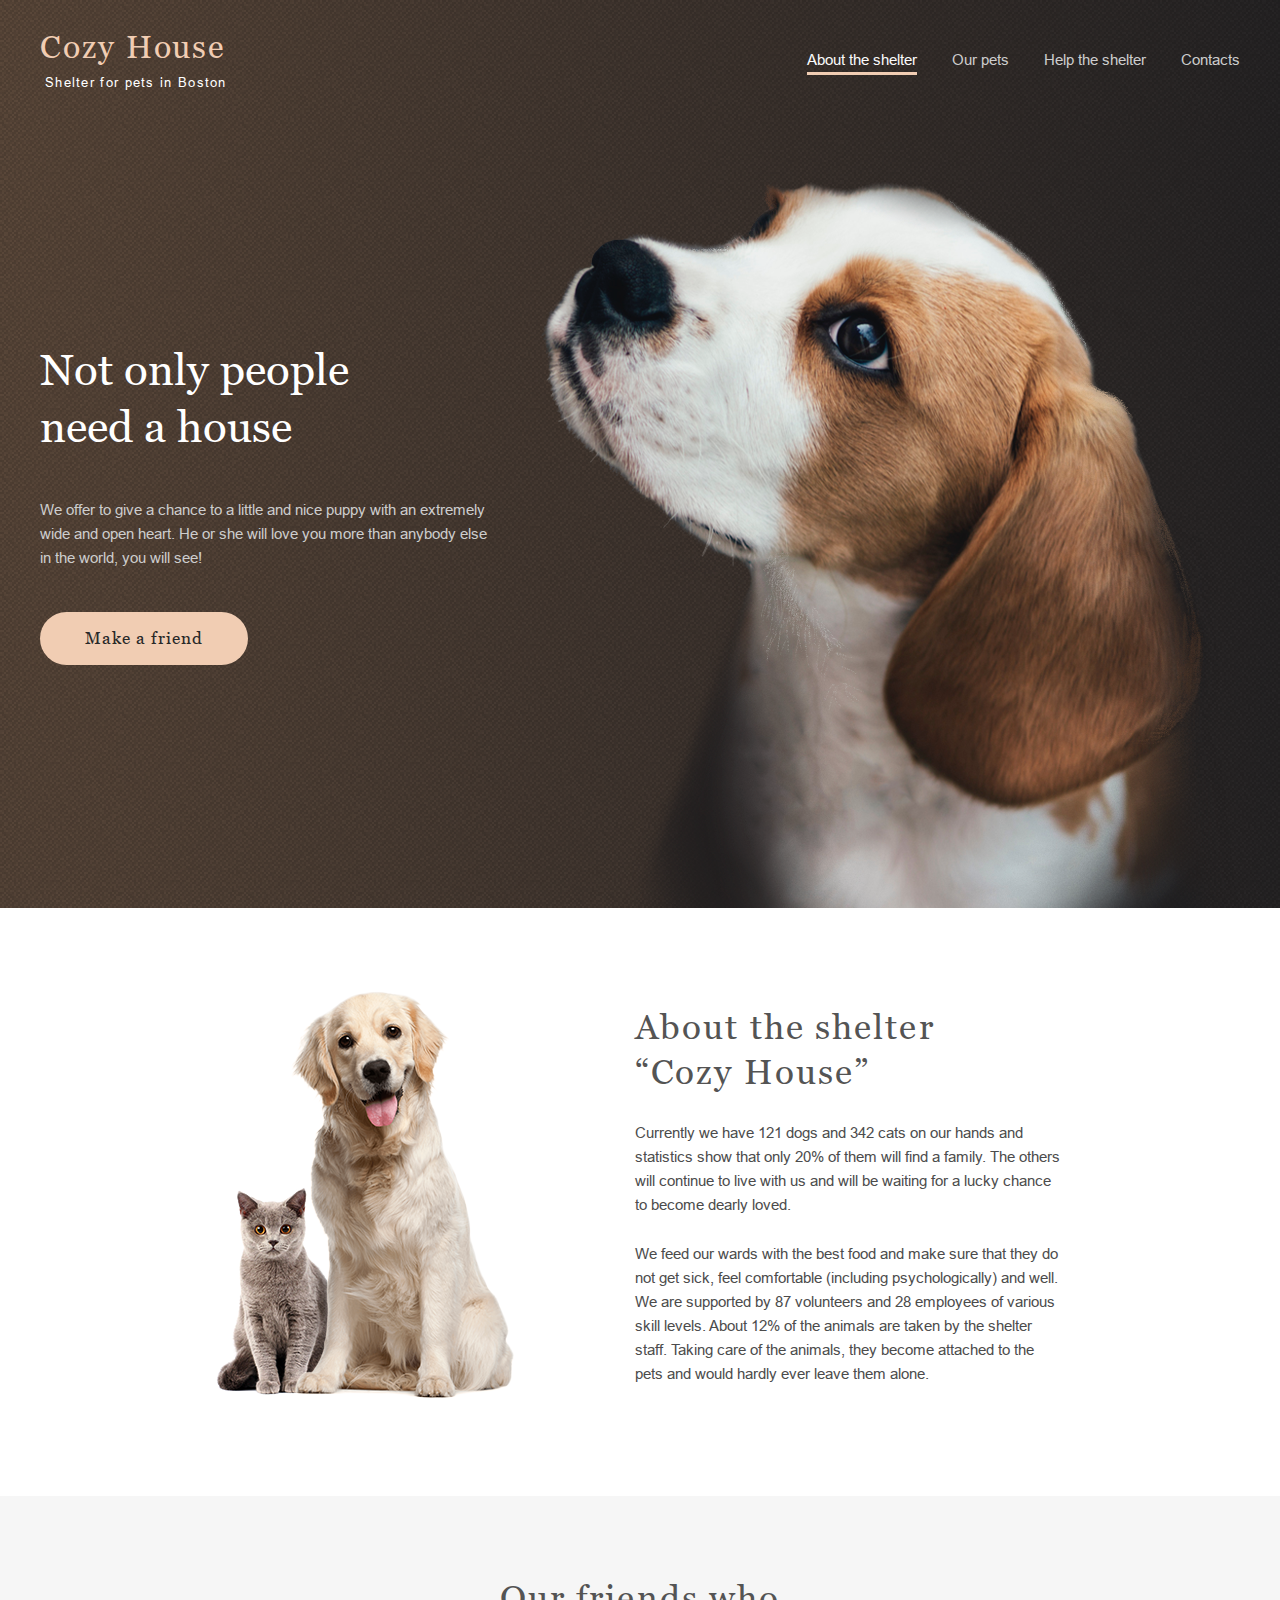
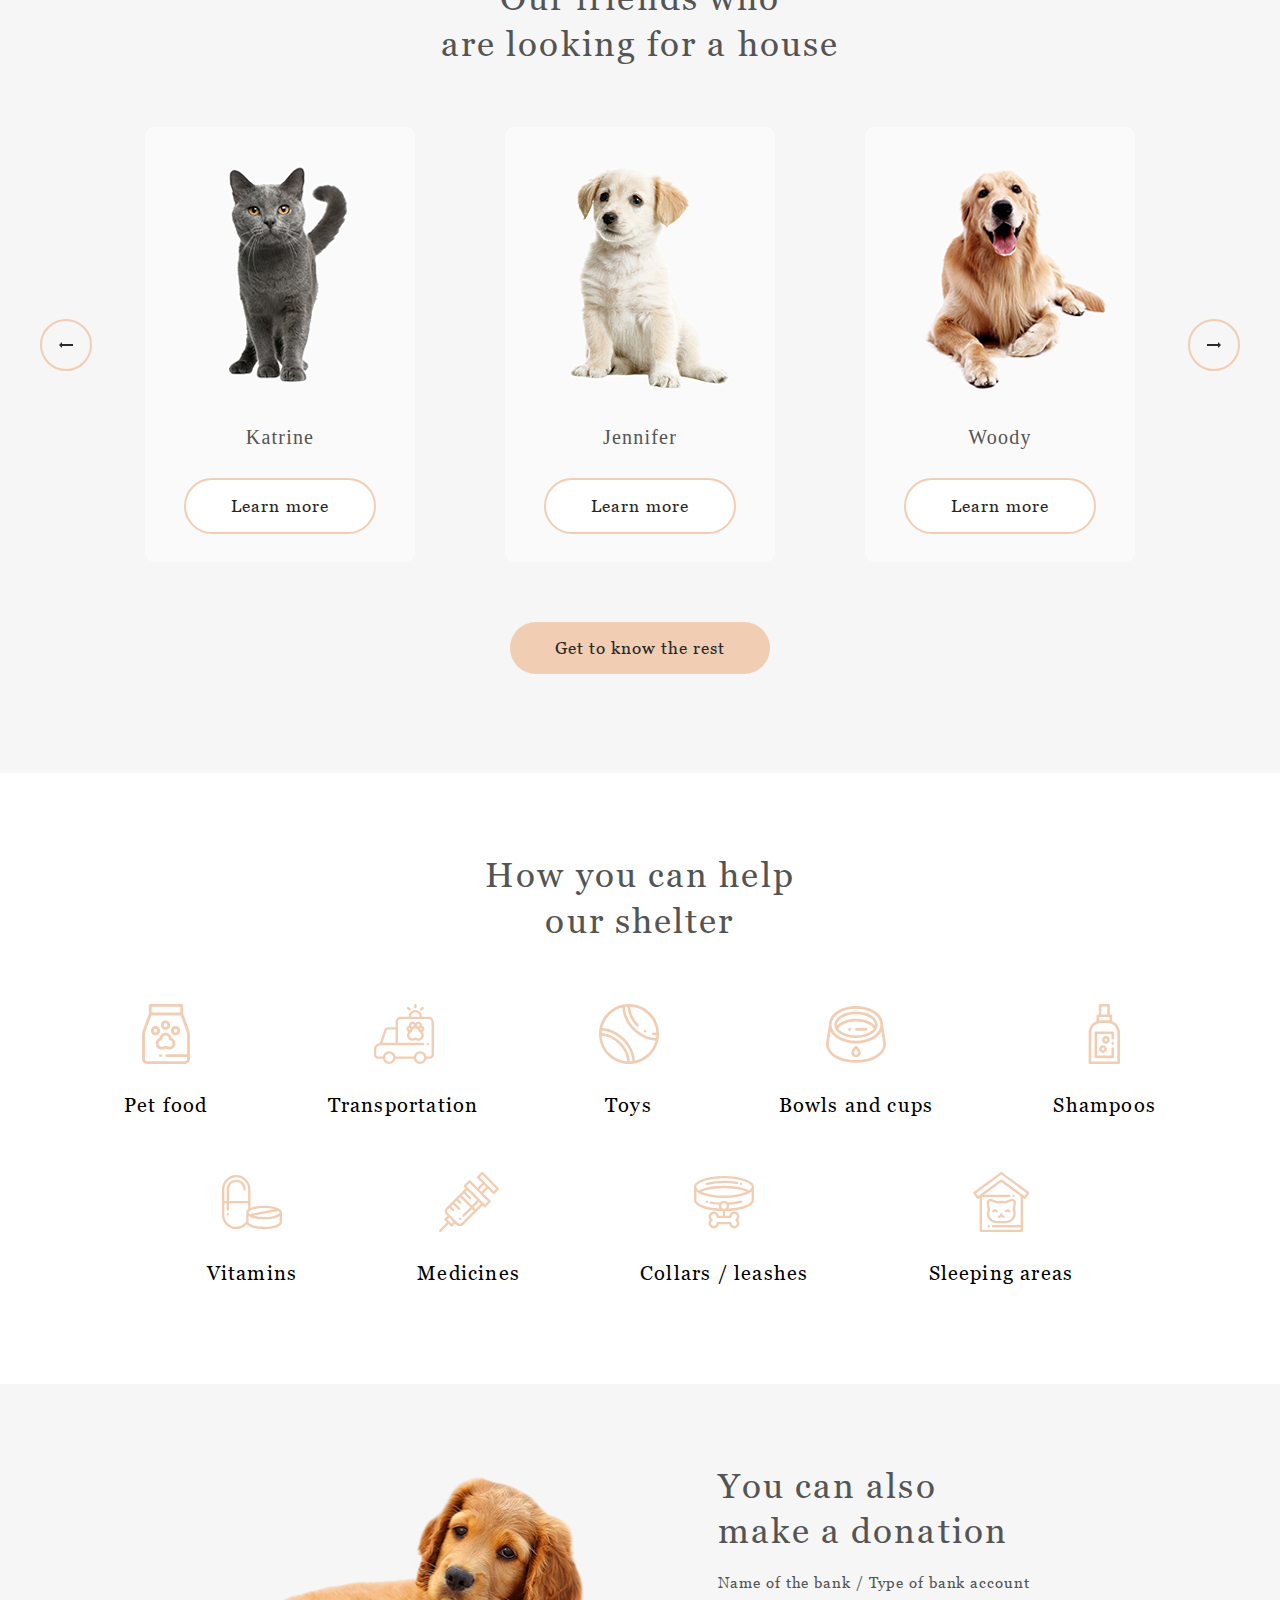
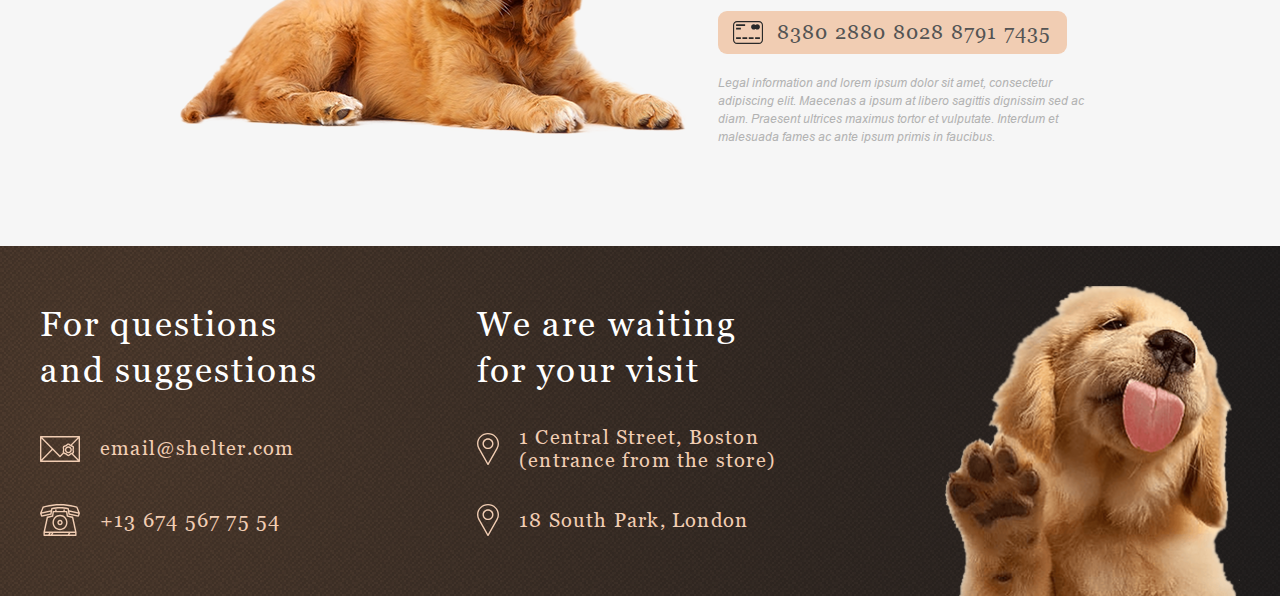
==== shelter/index.html @ 79c53ae4 "fix: buttons animation" ====
<!DOCTYPE html>
<html lang="en">

<head>
  <meta charset="UTF-8">
  <meta http-equiv="X-UA-Compatible" content="IE=edge">
  <meta name="viewport" content="width=device-width, initial-scale=1.0">
  <title>Shelter</title>
  <link rel="stylesheet" type="text/css" href="./style.css">
  <!-- <link rel="stylesheet" type="text/css" href="https://necolas.github.io/normalize.css/8.0.1/normalize.css"> -->
  <link rel="apple-touch-icon" sizes="180x180" href="./assets/favicon/apple-touch-icon.png">
  <link rel="icon" type="image/png" sizes="32x32" href="./assets/favicon/favicon-32x32.png">
  <link rel="icon" type="image/png" sizes="16x16" href="./assets/favicon/favicon-16x16.png">
  <link rel="manifest" href="./assets/favicon/site.webmanifest">
  <link rel="shortcut icon" href="./assets/favicon/favicon.ico">
  <meta name="theme-color" content="#ffffff">
</head>

<body>
  <header class="header header-main">
    <div class="wrapper">
      <div onclick="location.href='#?'" class="header-logo">
        <div class="header-logo-title__main">Cozy House</div>
        <div class="header-logo-subtitle__main">Shelter for pets in Boston</div>
      </div>
      <nav class="nav">
        <ul class="nav-list">
          <li class="nav-item">
            <a href="#" class="nav-link-main__active">About the shelter</a>
          </li>
          <li class="nav-item">
            <a href="./pets.html" class="nav-link-main">Our pets</a>
          </li>
          <li class="nav-item">
            <a href="#help" class="nav-link-main">Help the shelter</a>
          </li>
          <li class="nav-item">
            <a href="#footer" class="nav-link-main">Contacts</a>
          </li>
        </ul>
      </nav>
    </div>
  </header>
  <main class="main">

    <!-- Section 1 start -->
    <section class="welcome" id="welcome">
      <div class="wrapper">
        <h1>Not only people need a house</h1>
        <p>
          We offer to give a chance to a little and nice puppy with an extremely wide and open heart. He or she will
          love you more than anybody else in the world, you will see!
        </p>
        <button class="button-welcome" onclick="location.href='#pets'" type="button">Make a friend</button>
        <!-- <img src="./assets/img/start-screen-puppy.png" class="pic welcome-pic" alt="start-screen-puppy"> -->
      </div>
    </section>

    <!-- Section 2 start -->
    <section class="about" id="about">
      <div class="wrapper">

        <img src="./assets/img/about-pets.png" class="pic about-pic" alt="about-pets">
        <h3>About the shelter “Cozy House”</h3>
        <p>
          Currently we have 121 dogs and 342 cats on our hands and statistics show that only 20% of them will find a
          family. The others will continue to live with us and will be waiting for a lucky chance to become dearly
          loved.
        </p>
        <p>We feed our wards with the best food and make sure that they do not get sick, feel comfortable (including
          psychologically) and well. We are supported by 87 volunteers and 28 employees of various skill levels. About
          12% of the animals are taken by the shelter staff. Taking care of the animals, they become attached to the
          pets and would hardly ever leave them alone.</p>
      </div>

    </section>

    <!-- Section 3 start -->
    <section class="pets" id="pets">
      <div class="wrapper pets-main">
        <h3>Our friends who<br>are looking for a house</h3>
        <div class="pets-carousel">
          <div class="pagination__button" type="button"><img src="./assets/svg/arrow-l.svg" alt="button-arrow"></div>
          <div class="pets-cards-block-main">
            <div class="pets-card">
              <img src="./assets/img/pets/katrine.png" alt="katrine">
              <div class="pets-card-title">Katrine</div>
              <button class="pets-card-button" type="button">Learn more</button>
            </div>
            <div class="pets-card">
              <img src="./assets/img/pets/jennifer.png" alt="jennifer">
              <div class="pets-card-title">Jennifer</div>
              <button class="pets-card-button" type="button">Learn more</button>
            </div>
            <div class="pets-card">
              <img src="./assets/img/pets/woody.png" alt="woody">
              <div class="pets-card-title">Woody</div>
              <button class="pets-card-button" type="button">Learn more</button>
            </div>
          </div>
          <div class="pagination__button" type="button"><img src="./assets/svg/arrow-r.svg" alt="button-arrow"></div>
        </div>

        <button class="our-pets-button" onclick="location.href='./pets.html'" type="button">Get to know the rest</button>
      </div>
    </section>

    <!-- Section 4 start -->
    <section class="help" id="help">
      <div class="wrapper">
        <h3>How you can help our shelter</h3>

        <div class="help-box">
          <div class="help-item">
            <img src="./assets/svg/icon-pet-food.svg" alt="icon-pet-food" class="help-icon">
            <div class="help-heading">Pet food</div>
          </div>
          <div class="help-item">
            <img src="./assets/svg/icon-transportation.svg" alt="icon-transportation" class="help-icon">
            <div class="help-heading">Transportation</div>
          </div>
          <div class="help-item">
            <img src="./assets/svg/icon-toys.svg" alt="icon-toys" class="help-icon">
            <div class="help-heading">Toys</div>
          </div>
          <div class="help-item">
            <img src="./assets/svg/icon-bowls-and-cups.svg" alt="icon-bowls-and-cups" class="help-icon">
            <div class="help-heading">Bowls and cups</div>
          </div>
          <div class="help-item">
            <img src="./assets/svg/icon-shampoos.svg" alt="icon-shampoos" class="help-icon">
            <div class="help-heading">Shampoos</div>
          </div>
          <div class="help-item">
            <img src="./assets/svg/icon-vitamins.svg" alt="icon-vitamins" class="help-icon">
            <div class="help-heading">Vitamins</div>
          </div>
          <div class="help-item">
            <img src="./assets/svg/icon-medicines.svg" alt="icon-medicines" class="help-icon">
            <div class="help-heading">Medicines</div>
          </div>
          <div class="help-item">
            <img src="./assets/svg/icon-collars-leashes.svg" alt="icon-collars-leashes" class="help-icon">
            <div class="help-heading">Collars / leashes</div>
          </div>
          <div class="help-item">
            <img src="./assets/svg/icon-sleeping-area.svg" alt="icon-sleeping-area" class="help-icon">
            <div class="help-heading">Sleeping areas</div>
          </div>
        </div>
      </div>

    </section>

    <!-- Section 5 start -->
    <section class="donation" id="donation">
      <div class="wrapper">
        <img src="./assets/img/donation-dog.png" class="pic donation-pic" alt="donation-dog">
        <h3>You can also make a donation</h3>
        <h5>Name of the bank / Type of bank account</h5>
        <div class="credit-card" onclick="location.href='#?'">
          <img src="./assets/svg/icon-credit-card.svg" alt="icon-credit-card.svg">
          <h4>8380 2880 8028 8791 7435</h4>
        </div>
        <p class="donation-description">Legal information and lorem ipsum dolor sit amet, consectetur adipiscing elit.
          Maecenas a ipsum at libero sagittis dignissim sed ac diam. Praesent ultrices maximus tortor et vulputate.
          Interdum et malesuada fames ac ante ipsum primis in faucibus.</p>

      </div>
    </section>
  </main>
  <footer class="footer" id="footer">
    <div class="wrapper">
      <h3>For questions and suggestions</h3>
      <div class="contact" onclick="location.href='mailto:email@shelter.com'">
        <img src="./assets/svg/icon-mail.svg" alt="icon">
        <h4>email@shelter.com</h4>
      </div>
      <div class="contact" onclick="location.href='tel:+136745677554'">
        <img src="./assets/svg/icon-phone.svg" alt="icon">
        <h4>+13 674 567 75 54</h4>
      </div>
      <h3>We are waiting for your visit</h3>
      <div class="contact" onclick="window.open('https://www.google.com/maps/@42.3585558,-71.056915,17z')">
        <img src="./assets/svg/icon-marker.svg" alt="icon">
        <h4>1 Central Street, Boston (entrance from the store)</h4>
      </div>
      <div class="contact" onclick="window.open('https://www.google.com/maps/@42.3585558,-71.056915,17z')">
        <img src="./assets/svg/icon-marker.svg" alt="icon">
        <h4>18 South Park, London </h4>
      </div>
      <!-- <img src="./assets/img/footer-puppy.png" class="pic footer-pic" alt="footer-puppy"> -->
    </div>
  </footer>
  <!-- <script src="./index.js"></script> -->
</body>

</html>
---- shelter/style.css ----
@font-face {
  font-family: "Georgia";
  src: url("./assets/fonts/Georgia.woff2") format("woff2"), url("./assets/fonts/Georgia.woff") format("woff");
  font-weight: normal;
  font-style: normal;
  font-display: swap;
}
@font-face {
  font-family: "Arial";
  src: url("./assets/fonts/Arial-ItalicMT.woff2") format("woff2"), url("./assets/fonts/Arial-ItalicMT.woff") format("woff");
  font-weight: normal;
  font-style: italic;
  font-display: swap;
}
@font-face {
  font-family: "Arial";
  src: url("./assets/fonts/ArialMT.woff2") format("woff2"), url("./assets/fonts/ArialMT.woff") format("woff");
  font-weight: normal;
  font-style: normal;
  font-display: swap;
}
h1, h2, h3, h4, .help > .wrapper .help-box .help-heading, h5 {
  font-family: "Georgia";
  font-style: normal;
  font-weight: 400;
}

h1 {
  color: rgb(255, 255, 255);
  font-size: 44px;
  width: 310px;
  line-height: 130%;
}

h3 {
  color: rgb(84, 84, 84);
  font-size: 35px;
  line-height: 130%;
  letter-spacing: 0.06em;
}

.pagination__button__inactive, .pagination__button, h4, .help > .wrapper .help-box .help-heading {
  font-family: "Georgia";
  font-size: 20px;
  line-height: 115%;
  letter-spacing: 0.06em;
}

h5 {
  font-size: 15px;
  line-height: 110%;
  letter-spacing: 0.06em;
}

p {
  margin: 0 0 25px 0;
}

.nav-item, p {
  font-family: "Arial";
  font-size: 15px;
  font-weight: 400;
  font-style: normal;
  line-height: 160%;
  color: rgb(76, 76, 76);
}

.donation > .wrapper .donation-description {
  font-family: "Arial";
  font-size: 12px;
  font-weight: 400;
  font-style: italic;
  line-height: 150%;
  letter-spacing: 0px;
  color: rgb(178, 178, 178);
}

body {
  background: url("./assets/img/noise_transparent@2x.png"), radial-gradient(100% 215.42% at 0% 0%, #5B483A 0%, #262425 100%), #211F20;
}

.footer {
  background: url("./assets/img/noise_transparent@2x.png"), radial-gradient(110.67% 538.64% at 5.73% 50%, #513D2F 0%, #1A1A1C 100%), #211F20;
}

/* body
 * display: flex
 * flex-direction: column
 * margin: 0
 * padding: 0 */
* {
  padding: 0px;
  margin: 0px;
}

html {
  box-sizing: border-box;
}

* {
  box-sizing: inherit;
}
*::before, *::after {
  box-sizing: inherit;
}

html, body {
  scroll-behavior: smooth;
}

.wrapper {
  max-width: 1280px;
  margin: 0 auto;
  padding: 0 40px;
}

.header > .wrapper {
  height: 120px;
  display: flex;
  justify-content: space-between;
  align-items: center;
}

.header-pets {
  background: rgb(255, 255, 255);
}

.header-logo-title__pets, .header-logo-title__main {
  font-family: "Georgia";
  font-size: 32px;
  line-height: 110%;
  font-style: normal;
  font-weight: 400;
  letter-spacing: 0.06em;
  text-decoration: none;
}

.header-logo-title__main {
  color: rgb(241, 205, 179);
}
.header-logo-title__pets {
  color: rgb(84, 84, 84);
}

.header-logo-subtitle__pets, .header-logo-subtitle__main {
  font-family: "Arial";
  font-size: 13px;
  line-height: 15px;
  font-style: normal;
  font-weight: 400;
  letter-spacing: 0.1em;
  text-decoration: none;
  margin: 10px 0 0 5px;
}

.header-logo-subtitle__main {
  color: rgb(255, 255, 255);
}
.header-logo-subtitle__pets {
  color: rgb(41, 41, 41);
}

.header-logo {
  cursor: pointer;
}

.nav-list {
  list-style: none;
  display: flex;
  align-items: center;
  justify-content: center;
}

.nav-item {
  margin-left: 35px;
}

.nav-link-pets__active, .nav-link-pets:hover, .nav-link-pets, .nav-link-main__active, .nav-link-main:hover, .nav-link-main {
  text-decoration: none;
  padding: 0;
  position: relative;
  transition: color 0.3s;
}
.nav-link-pets__active::after, .nav-link-pets:hover::after, .nav-link-pets::after, .nav-link-main__active::after, .nav-link-main:hover::after, .nav-link-main::after {
  content: "";
  position: absolute;
  background-color: rgb(241, 205, 179);
  height: 3px;
  width: 0;
  left: 0;
  bottom: -7px;
  transition: 0.3s;
}
.nav-link-pets__active:hover::after, .nav-link-pets:hover::after, .nav-link-main__active:hover::after, .nav-link-main:hover::after {
  width: 100%;
}

.nav-link-main {
  color: rgb(205, 205, 205);
}

.nav-link-main__active, .nav-link-main:hover {
  color: rgb(250, 250, 250);
}

.nav-link-pets {
  color: rgb(84, 84, 84);
}

.nav-link-pets__active, .nav-link-pets:hover {
  color: rgb(41, 41, 41);
}

.nav-link-main__active, .nav-link-pets__active {
  cursor: default;
}
.nav-link-main__active::after, .nav-link-pets__active::after {
  width: 100%;
}

.welcome > .wrapper {
  height: 788px;
  background: url("./assets/img/start-screen-puppy.png") no-repeat 93% bottom;
  display: flex;
  flex-direction: column;
  justify-content: flex-start;
  align-content: flex-start;
}
.welcome > .wrapper h1 {
  margin: 222px 0 42px;
}
.welcome > .wrapper p {
  color: rgb(205, 205, 205);
  width: 460px;
  margin-bottom: 42px;
}
.welcome > .wrapper .welcome-pic {
  display: none;
}

.about {
  background-color: rgb(255, 255, 255);
}

.about > .wrapper {
  height: 588px;
  padding-top: 6px;
  margin: 0 auto;
  display: flex;
  flex-flow: column wrap;
  justify-content: center;
  align-content: center;
  -moz-column-gap: 120px;
       column-gap: 120px;
  flex-grow: 0;
  padding-bottom: 20px;
}
.about > .wrapper h3 {
  width: 360px;
  color: rgb(84, 84, 84);
}
.about > .wrapper p {
  color: rgb(76, 76, 76);
  width: 430px;
  margin: 25px 0 0 0;
}
.about > .wrapper img {
  margin: 60px 0;
}

.pets {
  background-color: rgb(246, 246, 246);
}

.pets > .wrapper {
  display: flex;
  flex-direction: column;
  align-items: center;
  gap: 60px;
  padding-top: 80px;
}
.pets > .wrapper h3 {
  width: 400px;
  text-align: center;
}
.pets > .wrapper .pets-carousel {
  display: flex;
  flex-direction: row;
  justify-content: space-between;
  align-items: center;
  gap: 53px;
}

.pets-cards-block-pets {
  display: flex;
  flex-flow: row wrap;
  gap: 30px 40px;
}

.pets-cards-block-main {
  display: flex;
  flex-direction: row;
  justify-content: space-between;
  gap: 90px;
}

.pets-card {
  width: 270px;
  height: 435px;
  background-color: rgb(250, 250, 250);
  display: flex;
  flex-direction: column;
  align-items: center;
  gap: 29px;
  border-radius: 9px;
  overflow: hidden;
  transition: 0.3s;
}
.pets-card:hover {
  transform: scale(1.1);
}
.pets-card .pets-card-title {
  font: "Georgia";
  font-size: 20px;
  line-height: 23px;
  display: flex;
  align-items: center;
  text-align: center;
  letter-spacing: 0.06em;
  color: rgb(84, 84, 84);
}

.pets-main {
  height: 877px;
}

.pagination {
  display: flex;
  flex-direction: row;
  justify-content: center;
  gap: 20px;
  margin: 60px 0 100px 0;
}
.pagination__button__inactive, .pagination__button {
  border-radius: 100px;
  width: 52px;
  height: 52px;
  display: flex;
  align-items: center;
  justify-content: center;
  text-align: center;
}

.pagination__button {
  cursor: pointer;
  transition: background 0.3s;
  border: 2px solid rgb(241, 205, 179);
}
.pagination__button:hover {
  background: rgb(241, 205, 179);
}

.pagination__button__inactive {
  color: rgb(205, 205, 205);
  border: 2px solid rgb(205, 205, 205);
}

/* HELP */
.help {
  background-color: rgb(255, 255, 255);
}

.help > .wrapper {
  height: 611px;
}
.help > .wrapper h3 {
  width: 310px;
  text-align: center;
  margin: 0 auto 60px auto;
  padding-top: 80px;
}
.help > .wrapper .help-box {
  display: flex;
  flex-flow: row wrap;
  justify-content: center;
  gap: 55px 120px;
}
.help > .wrapper .help-box .help-heading {
  text-align: center;
}
.help > .wrapper .help-box img {
  display: block;
  margin: 0 auto 30px auto;
}

.donation {
  background-color: rgb(246, 246, 246);
}

.donation > .wrapper {
  height: 462px;
  display: flex;
  flex-flow: column wrap;
  justify-content: center;
  flex-grow: 0;
  -moz-column-gap: 30px;
       column-gap: 30px;
  padding: 70px 180px 90px 180px;
}
.donation > .wrapper h3 {
  width: 300px;
}
.donation > .wrapper h3, .donation > .wrapper h4, .donation > .wrapper .help > .wrapper .help-box .help-heading, .help > .wrapper .help-box .donation > .wrapper .help-heading, .donation > .wrapper h5 {
  color: rgb(84, 84, 84);
}
.donation > .wrapper h3, .donation > .wrapper h5, .donation > .wrapper div {
  margin: 0 0 20px 0;
}
.donation > .wrapper .credit-card {
  display: flex;
  flex-direction: row;
  justify-content: space-between;
  background: #F1CDB3;
  align-items: center;
  padding: 10px 15px;
  gap: 10px;
  width: 349px;
  height: 43px;
  background: rgb(241, 205, 179);
  border-radius: 9px;
  cursor: pointer;
  transition: background 0.5s;
}
.donation > .wrapper .credit-card img {
  width: 30px;
  height: 23px;
  color: rgb(41, 41, 41);
}
.donation > .wrapper .credit-card:hover {
  background: rgb(253, 220, 196);
}
.donation > .wrapper .donation-description {
  line-height: 18px;
  color: rgb(178, 178, 178);
  width: 380px;
  margin: 0 0 0 0;
}

.footer > .wrapper {
  height: 350px;
  background: url("./assets/img/footer-puppy.png") no-repeat 96% bottom;
  color: rgb(241, 205, 179);
  display: flex;
  flex-flow: column wrap;
  justify-content: space-between;
  align-content: flex-start;
  -moz-column-gap: 122px;
       column-gap: 122px;
  padding-top: 56px;
  padding-bottom: 60px;
}
.footer > .wrapper h3 {
  width: 280px;
  color: rgb(255, 255, 255);
}
.footer > .wrapper .contact {
  display: flex;
  flex-direction: row;
  justify-content: flex-start;
  align-items: center;
  width: 315px;
  cursor: pointer;
  text-decoration: none;
}
.footer > .wrapper .contact img {
  flex: 0 0 auto;
}
.footer > .wrapper .contact h4, .footer > .wrapper .contact .help > .wrapper .help-box .help-heading, .help > .wrapper .help-box .footer > .wrapper .contact .help-heading {
  margin-left: 20px;
}

.pets-card .pets-card-button, .our-pets-button, .button-welcome {
  display: flex;
  flex-direction: column;
  align-items: center;
  padding: 15px 45px;
  gap: 10px;
  border-radius: 100px;
  border: 0;
  color: rgb(41, 41, 41);
  cursor: pointer;
  transition: background 0.5s;
  font-family: "Georgia";
  font-style: normal;
  font-weight: 400;
  font-size: 17px;
  line-height: 130%;
  letter-spacing: 0.06em;
  flex: none;
  order: 0;
  align-self: center;
  flex-grow: 0;
}

.our-pets-button, .button-welcome {
  background: rgb(241, 205, 179);
}
.our-pets-button:hover, .button-welcome:hover {
  background: rgb(253, 220, 196);
}

.pets-card .pets-card-button {
  background: rgb(255, 255, 255);
  border: solid 2px rgb(241, 205, 179);
}
.pets-card .pets-card-button:hover {
  background: rgb(241, 205, 179);
}

.button-welcome {
  align-self: flex-start;
}

.button-arrow {
  cursor: pointer;
  width: 52px;
  height: 52px;
}
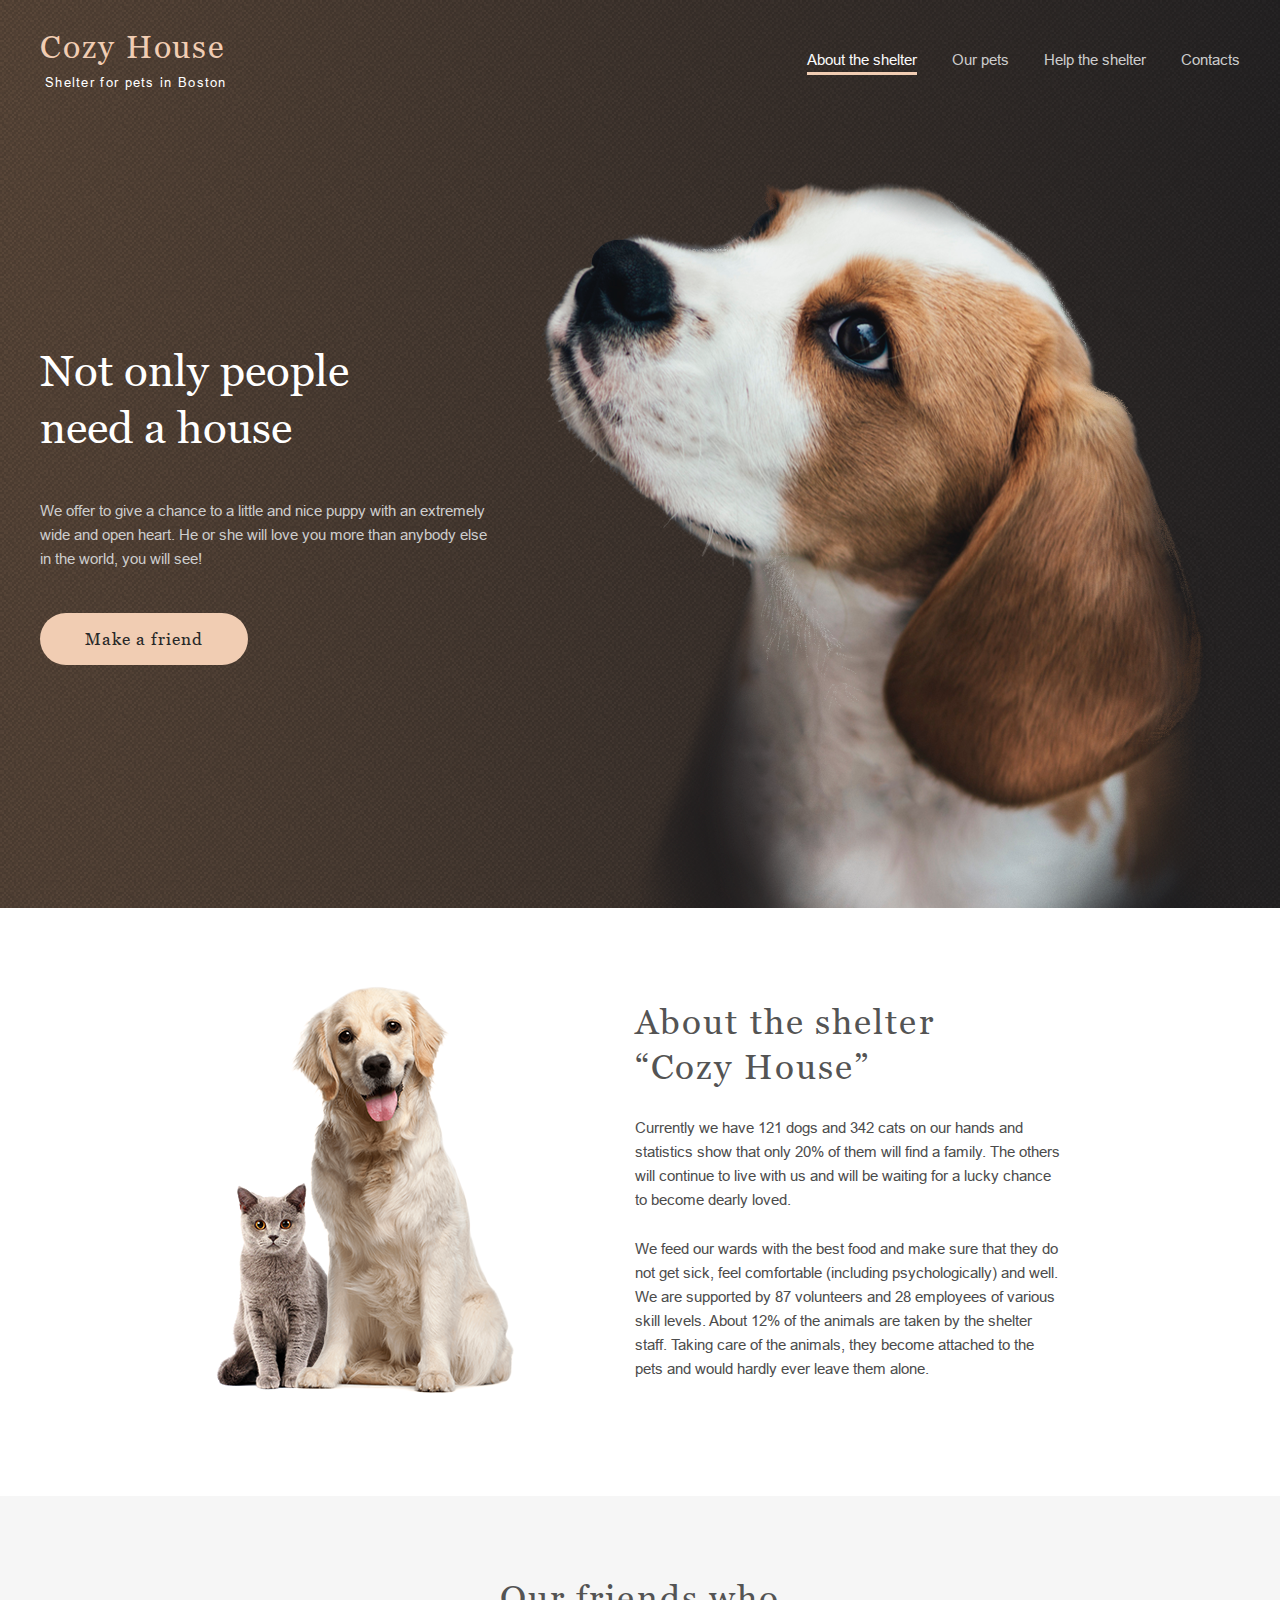
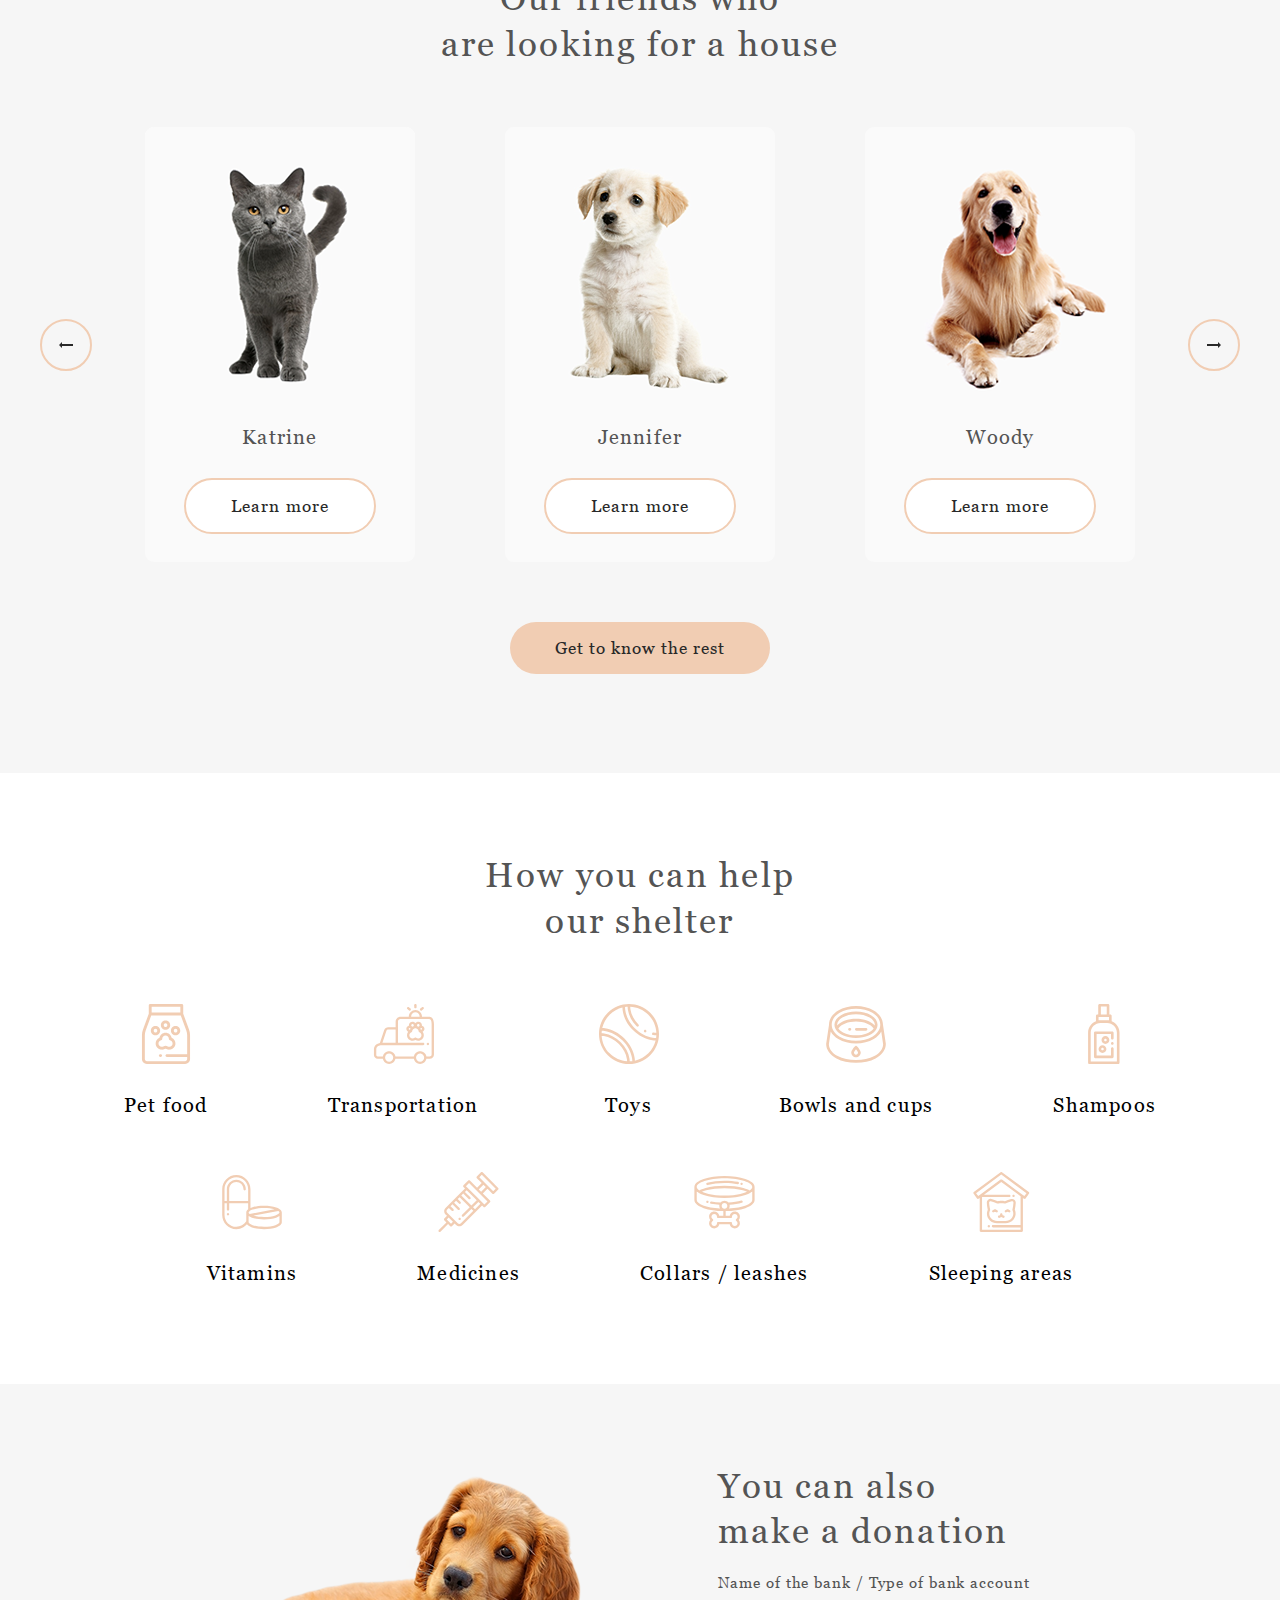
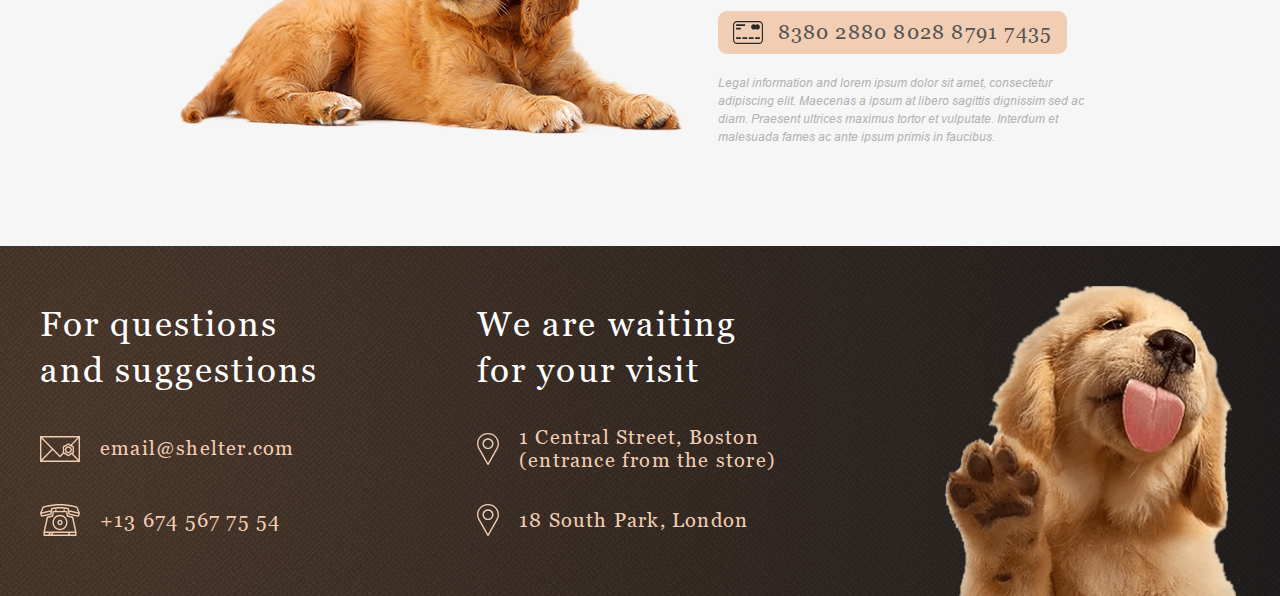
==== commit 26ffe20c: "feat: adaptive layout" ====
--- a/shelter/index.html
+++ b/shelter/index.html
@@ -7,6 +7,7 @@
   <meta name="viewport" content="width=device-width, initial-scale=1.0">
   <title>Shelter</title>
   <link rel="stylesheet" type="text/css" href="./style.css">
+  <!-- <link rel="stylesheet" type="text/css" href="./style-css.css"> -->
   <!-- <link rel="stylesheet" type="text/css" href="https://necolas.github.io/normalize.css/8.0.1/normalize.css"> -->
   <link rel="apple-touch-icon" sizes="180x180" href="./assets/favicon/apple-touch-icon.png">
   <link rel="icon" type="image/png" sizes="32x32" href="./assets/favicon/favicon-32x32.png">
@@ -39,6 +40,13 @@
           </li>
         </ul>
       </nav>
+      <div class="nav-burger">
+        <svg width="30" height="22" viewBox="0 0 30 22" fill="none" xmlns="http://www.w3.org/2000/svg">
+          <line y1="21" x2="30" y2="21" stroke="#F1CDB3" stroke-width="2"/>
+          <line y1="11" x2="30" y2="11" stroke="#F1CDB3" stroke-width="2"/>
+          <line y1="1" x2="30" y2="1" stroke="#F1CDB3" stroke-width="2"/>
+          </svg>
+      </div>
     </div>
   </header>
   <main class="main">
@@ -46,13 +54,15 @@
     <!-- Section 1 start -->
     <section class="welcome" id="welcome">
       <div class="wrapper">
-        <h1>Not only people need a house</h1>
+
+        <h1>Not only people<br>need a house</h1>
         <p>
           We offer to give a chance to a little and nice puppy with an extremely wide and open heart. He or she will
           love you more than anybody else in the world, you will see!
         </p>
         <button class="button-welcome" onclick="location.href='#pets'" type="button">Make a friend</button>
-        <!-- <img src="./assets/img/start-screen-puppy.png" class="pic welcome-pic" alt="start-screen-puppy"> -->
+
+        <img src="./assets/img/start-screen-puppy.png" class="pic welcome-pic" alt="start-screen-puppy">
       </div>
     </section>
 
@@ -80,7 +90,7 @@
       <div class="wrapper pets-main">
         <h3>Our friends who<br>are looking for a house</h3>
         <div class="pets-carousel">
-          <div class="pagination__button" type="button"><img src="./assets/svg/arrow-l.svg" alt="button-arrow"></div>
+          <button class="pagination__button" type="button"><img src="./assets/svg/arrow-l.svg" alt="button-arrow"></button>
           <div class="pets-cards-block-main">
             <div class="pets-card">
               <img src="./assets/img/pets/katrine.png" alt="katrine">
@@ -98,7 +108,7 @@
               <button class="pets-card-button" type="button">Learn more</button>
             </div>
           </div>
-          <div class="pagination__button" type="button"><img src="./assets/svg/arrow-r.svg" alt="button-arrow"></div>
+          <button class="pagination__button" type="button"><img src="./assets/svg/arrow-r.svg" alt="button-arrow"></button>
         </div>
 
         <button class="our-pets-button" onclick="location.href='./pets.html'" type="button">Get to know the rest</button>
@@ -110,7 +120,7 @@
       <div class="wrapper">
         <h3>How you can help our shelter</h3>
 
-        <div class="help-box">
+        <div class="help-block">
           <div class="help-item">
             <img src="./assets/svg/icon-pet-food.svg" alt="icon-pet-food" class="help-icon">
             <div class="help-heading">Pet food</div>
@@ -156,11 +166,11 @@
     <section class="donation" id="donation">
       <div class="wrapper">
         <img src="./assets/img/donation-dog.png" class="pic donation-pic" alt="donation-dog">
-        <h3>You can also make a donation</h3>
+        <h3>You can also<br>make a donation</h3>
         <h5>Name of the bank / Type of bank account</h5>
         <div class="credit-card" onclick="location.href='#?'">
           <img src="./assets/svg/icon-credit-card.svg" alt="icon-credit-card.svg">
-          <h4>8380 2880 8028 8791 7435</h4>
+          <h4 class="credit-card-number">8380 2880 8028 8791 7435</h4>
         </div>
         <p class="donation-description">Legal information and lorem ipsum dolor sit amet, consectetur adipiscing elit.
           Maecenas a ipsum at libero sagittis dignissim sed ac diam. Praesent ultrices maximus tortor et vulputate.
@@ -172,23 +182,37 @@
   <footer class="footer" id="footer">
     <div class="wrapper">
       <h3>For questions and suggestions</h3>
-      <div class="contact" onclick="location.href='mailto:email@shelter.com'">
-        <img src="./assets/svg/icon-mail.svg" alt="icon">
+      <a class="contact" href="mailto:email@shelter.com">
+        <svg width="40" height="26" viewBox="0 0 40 26" fill="none" xmlns="http://www.w3.org/2000/svg">
+          <path d="M39.315 0H0.684964C0.5033 0 0.329077 0.0732456 0.200621 0.203625C0.0721657 0.334003 0 0.510836 0 0.695219V25.3048C0 25.4892 0.0721657 25.666 0.200621 25.7964C0.329077 25.9268 0.5033 26 0.684964 26H39.315C39.4967 26 39.6709 25.9268 39.7994 25.7964C39.9278 25.666 40 25.4892 40 25.3048V0.695219C40 0.510836 39.9278 0.334003 39.7994 0.203625C39.6709 0.0732456 39.4967 0 39.315 0ZM32.5774 15.0331C32.6846 15.5259 32.7954 16.0355 32.6513 16.2882C32.4966 16.5596 31.9966 16.7173 31.5131 16.8699C31.1316 16.9902 30.7373 17.1147 30.3857 17.3212C30.0461 17.5206 29.7523 17.8001 29.4683 18.0704C29.0772 18.4426 28.7079 18.794 28.374 18.794C28.04 18.794 27.6706 18.4425 27.2797 18.0704C26.9956 17.8001 26.7018 17.5205 26.3622 17.3212C26.0107 17.1147 25.6163 16.9903 25.2348 16.8699C24.7513 16.7173 24.2513 16.5596 24.0967 16.2882C23.9526 16.0355 24.0633 15.5259 24.1705 15.0331C24.2584 14.6285 24.3493 14.2103 24.3493 13.7821C24.3493 13.354 24.2584 12.9356 24.1705 12.5311C24.0633 12.0383 23.9526 11.5288 24.0967 11.2759C24.2513 11.0046 24.7513 10.8468 25.2348 10.6942C25.6163 10.5739 26.0107 10.4494 26.3622 10.243C26.7018 10.0435 26.9956 9.76403 27.2797 9.49373C27.6706 9.12165 28.04 8.77015 28.374 8.77015C28.7079 8.77015 29.0773 9.12165 29.4683 9.49373C29.7523 9.76403 30.0461 10.0435 30.3857 10.243C30.7373 10.4493 31.1316 10.5738 31.5131 10.6941C31.9966 10.8467 32.4966 11.0045 32.6512 11.2758C32.7954 11.5286 32.6846 12.0381 32.5774 12.5309C32.4895 12.9354 32.3986 13.3537 32.3986 13.7819C32.3986 14.2102 32.4895 14.6286 32.5774 15.0331ZM30.5975 8.66076C30.5345 8.60237 30.4705 8.54156 30.4053 8.47955C29.8904 7.98955 29.2497 7.3798 28.374 7.3798C27.4982 7.3798 26.8575 7.98955 26.3426 8.47955C26.1045 8.70609 25.8796 8.92013 25.6761 9.03961C25.4574 9.168 25.1518 9.26449 24.8281 9.36655C24.1276 9.58763 23.3336 9.8381 22.9109 10.5797C22.5001 11.3004 22.6768 12.1134 22.8328 12.8307C22.9081 13.1777 22.9794 13.5055 22.9794 13.7821C22.9794 14.0587 22.9081 14.3866 22.8328 14.7336C22.6975 15.3556 22.5473 16.0496 22.7775 16.693L19.9997 19.5464L2.32449 1.39044H37.6748L30.5975 8.66076ZM11.7007 13L1.36993 23.6116V2.38812L11.7007 13ZM12.6635 13.989L19.5124 21.0242C19.5761 21.0896 19.6519 21.1416 19.7356 21.177C19.8192 21.2125 19.9089 21.2308 19.9996 21.2308C20.0902 21.2308 20.18 21.2125 20.2636 21.177C20.3472 21.1416 20.4231 21.0896 20.4868 21.0242L23.6841 17.7398C24.044 17.9494 24.4495 18.0781 24.8281 18.1976C25.1518 18.2997 25.4575 18.3962 25.6761 18.5245C25.8796 18.644 26.1044 18.8581 26.3426 19.0846C26.8575 19.5746 27.4982 20.1844 28.374 20.1844C29.2496 20.1844 29.8904 19.5746 30.4053 19.0846C30.6434 18.858 30.8682 18.644 31.0718 18.5244C31.2043 18.4466 31.3691 18.3806 31.5502 18.3179L37.675 24.6094H2.32431L12.6635 13.989ZM32.9664 17.7946C33.3117 17.6108 33.6223 17.3612 33.8371 16.9846C34.2479 16.2639 34.0711 15.4508 33.9151 14.7336C33.8398 14.3866 33.7686 14.0587 33.7686 13.7821C33.7686 13.5055 33.8398 13.1777 33.9151 12.8307C34.0711 12.1134 34.2479 11.3005 33.837 10.5797C33.4142 9.8381 32.6203 9.58763 31.9197 9.36655L31.8559 9.34634L38.6301 2.38738V23.6122L32.9664 17.7946Z" fill="#F1CDB3"/>
+          <path d="M28.374 10.2424C26.451 10.2424 24.8865 11.8302 24.8865 13.782C24.8865 15.7337 26.451 17.3215 28.374 17.3215C30.297 17.3215 31.8614 15.7337 31.8614 13.782C31.8614 11.8302 30.2969 10.2424 28.374 10.2424ZM28.374 15.9311C27.2064 15.9311 26.2564 14.967 26.2564 13.782C26.2564 12.5969 27.2063 11.6328 28.374 11.6328C29.5416 11.6328 30.4915 12.5969 30.4915 13.782C30.4915 14.967 29.5415 15.9311 28.374 15.9311Z" fill="#F1CDB3"/>
+          </svg>
         <h4>email@shelter.com</h4>
-      </div>
-      <div class="contact" onclick="location.href='tel:+136745677554'">
-        <img src="./assets/svg/icon-phone.svg" alt="icon">
-        <h4>+13 674 567 75 54</h4>
-      </div>
+      </a>
+      <a class="contact" href="tel:+136745677554">
+        <svg width="40" height="32" viewBox="0 0 40 32" fill="none" xmlns="http://www.w3.org/2000/svg">
+          <path d="M39.9461 8.89543L37.5102 2.9049C37.4685 2.80251 37.4043 2.71139 37.3226 2.63868C37.2408 2.56598 37.1437 2.51367 37.0389 2.48585L34.111 1.70799C25.5388 -0.569376 14.4609 -0.569281 5.88906 1.70799L2.96105 2.48585C2.85626 2.51367 2.75918 2.56598 2.67743 2.63868C2.59568 2.71139 2.53147 2.80251 2.48984 2.9049L0.0539764 8.89543C-0.0131281 9.06038 -0.0178273 9.24503 0.0407965 9.41333L1.01509 12.2089C1.07166 12.3713 1.18339 12.5075 1.32986 12.5925C1.47633 12.6775 1.64776 12.7056 1.8128 12.6717L11.0692 10.7747C11.2084 10.7462 11.3359 10.675 11.4348 10.5706C11.5337 10.4661 11.5993 10.3334 11.623 10.19L12.4245 5.32594C16.8365 4.18994 23.1635 4.18994 27.5753 5.32594L28.3769 10.19C28.4006 10.3335 28.4662 10.4663 28.5651 10.5707C28.664 10.6751 28.7915 10.7463 28.9307 10.7748L38.187 12.6718C38.3521 12.7056 38.5234 12.6774 38.6699 12.5924C38.8164 12.5075 38.9281 12.3714 38.9848 12.209L39.9592 9.41343C40.0178 9.2451 40.0131 9.06043 39.9461 8.89543ZM2.13193 11.1412L1.63183 9.70624L10.5973 7.78606L10.321 9.46295L2.13193 11.1412ZM11.6222 4.0568C11.4935 4.09314 11.3777 4.16636 11.2883 4.26784C11.1989 4.36933 11.1396 4.49486 11.1174 4.62969L10.848 6.26453L1.85991 8.1896L3.65015 3.78707L6.2409 3.09877C14.5991 0.878304 25.4007 0.878208 33.7593 3.09877L36.35 3.78707L38.1403 8.1896L29.1522 6.26453L28.8828 4.62969C28.8606 4.49487 28.8013 4.36936 28.7119 4.26788C28.6224 4.1664 28.5066 4.09318 28.378 4.0568C23.6016 2.70615 16.3984 2.70615 11.6222 4.0568ZM37.8681 11.1412L29.6792 9.46295L29.4028 7.78606L38.3682 9.70624L37.8681 11.1412Z" fill="#F1CDB3"/>
+          <path d="M33.2901 13.1186C33.261 12.9842 33.1948 12.8612 33.0995 12.7643C33.0041 12.6673 32.8836 12.6005 32.7522 12.5717L27.9776 11.526L27.3764 7.51395C27.351 7.34431 27.2672 7.18959 27.1401 7.07781C27.013 6.96603 26.851 6.90458 26.6835 6.90458H24.814V5.96398C24.814 5.56724 24.5002 5.2456 24.1129 5.2456C23.7257 5.2456 23.4119 5.56724 23.4119 5.96398V6.90458H16.5882V5.96398C16.5882 5.56724 16.2744 5.2456 15.8871 5.2456C15.4999 5.2456 15.1861 5.56724 15.1861 5.96398V6.90458H13.3166C13.1491 6.90458 12.9871 6.96603 12.86 7.07781C12.7329 7.18959 12.6491 7.34431 12.6237 7.51395L12.0224 11.526L7.24791 12.5717C7.11654 12.6005 6.996 12.6673 6.90063 12.7643C6.80527 12.8612 6.73908 12.9842 6.70996 13.1186L3.46796 28.0878C3.45692 28.1389 3.45134 28.1911 3.45132 28.2434V31.2816C3.45132 31.4721 3.52519 31.6549 3.65666 31.7896C3.78814 31.9243 3.96645 32 4.15239 32H35.8477C36.0336 32 36.212 31.9243 36.3434 31.7896C36.4749 31.6549 36.5488 31.4721 36.5488 31.2816V28.2434C36.5488 28.1911 36.5432 28.1389 36.5321 28.0878L33.2901 13.1186ZM7.98131 13.8802L12.7885 12.8273C12.9276 12.7968 13.0544 12.7238 13.152 12.6178C13.2496 12.5118 13.3134 12.3779 13.335 12.2338L13.9183 8.34134H26.0819L26.6651 12.2338C26.6867 12.3779 26.7505 12.5118 26.8481 12.6178C26.9457 12.7238 27.0725 12.7968 27.2115 12.8273L32.0189 13.8802L34.9741 27.5251H5.0261L7.98131 13.8802ZM11.7966 28.9618L10.8935 30.5632H9.82782L10.7309 28.9618H11.7966ZM13.416 28.9618H28.6721L27.769 30.5632H12.513L13.416 28.9618ZM4.85345 28.9618H9.11142L8.20836 30.5632H4.85345V28.9618ZM29.3885 30.5632L30.2916 28.9618H35.1466V30.5632H29.3885Z" fill="#F1CDB3"/>
+          <path d="M20 26.1606C24.1492 26.1606 27.5248 22.7016 27.5248 18.45C27.5248 14.1983 24.1492 10.7393 20 10.7393C15.8509 10.7393 12.4753 14.1983 12.4753 18.45C12.4753 22.7016 15.8509 26.1606 20 26.1606ZM20 12.1761C23.3761 12.1761 26.1227 14.9905 26.1227 18.45C26.1227 21.9094 23.3761 24.7238 20 24.7238C16.624 24.7238 13.8774 21.9094 13.8774 18.45C13.8774 14.9905 16.624 12.1761 20 12.1761Z" fill="#F1CDB3"/>
+          <path d="M20 21.1847C21.4717 21.1847 22.6691 19.9578 22.6691 18.4497C22.6691 16.9416 21.4717 15.7147 20 15.7147C18.5283 15.7147 17.3309 16.9416 17.3309 18.4497C17.3309 19.9578 18.5283 21.1847 20 21.1847ZM20 17.1514C20.6987 17.1514 21.267 17.7338 21.267 18.4497C21.267 19.1656 20.6987 19.7479 20 19.7479C19.3014 19.7479 18.733 19.1656 18.733 18.4497C18.733 17.7339 19.3014 17.1514 20 17.1514Z" fill="#F1CDB3"/>
+          </svg>
+        <h4>+13&nbsp;674&nbsp;567&nbsp;75&nbsp;54</h4>
+      </a>
       <h3>We are waiting for your visit</h3>
-      <div class="contact" onclick="window.open('https://www.google.com/maps/@42.3585558,-71.056915,17z')">
-        <img src="./assets/svg/icon-marker.svg" alt="icon">
+      <a class="contact" href="https://www.google.com/maps/@42.3585558,-71.056915,17z" target="_blank">
+        <svg width="22" height="32" viewBox="0 0 22 32" fill="none" xmlns="http://www.w3.org/2000/svg">
+          <path d="M11 0C4.93475 0 3.05176e-05 4.78519 3.05176e-05 10.6667C3.05176e-05 12.4323 0.455262 14.1829 1.32067 15.7357L10.3985 31.6562C10.5193 31.8685 10.7496 32 11 32C11.2504 32 11.4807 31.8685 11.6016 31.6562L20.6827 15.7304C21.5448 14.1829 22 12.4323 22 10.6666C22 4.78519 17.0653 0 11 0ZM19.4762 15.0905L11 29.9557L2.52717 15.0964C1.7732 13.7435 1.37507 12.2116 1.37507 10.6667C1.37507 5.52019 5.69278 1.33337 11 1.33337C16.3073 1.33337 20.625 5.52025 20.625 10.6667C20.625 12.2116 20.2269 13.7435 19.4762 15.0905Z" fill="#F1CDB3"/>
+          <path d="M11 5.33329C7.9674 5.33329 5.50008 7.72586 5.50008 10.6666C5.50008 13.6074 7.9674 16 11 16C14.0327 16 16.5 13.6074 16.5 10.6667C16.5 7.72592 14.0327 5.33329 11 5.33329ZM11 14.6667C8.72537 14.6667 6.87505 12.8724 6.87505 10.6667C6.87505 8.46092 8.72537 6.66667 11 6.66667C13.2747 6.66667 15.125 8.46092 15.125 10.6667C15.125 12.8724 13.2747 14.6667 11 14.6667Z" fill="#F1CDB3"/>
+          </svg>
         <h4>1 Central Street, Boston (entrance from the store)</h4>
-      </div>
-      <div class="contact" onclick="window.open('https://www.google.com/maps/@42.3585558,-71.056915,17z')">
-        <img src="./assets/svg/icon-marker.svg" alt="icon">
-        <h4>18 South Park, London </h4>
-      </div>
+      </a>
+      <a class="contact" href="https://www.google.com/maps/@51.5141619,-0.2812195,11z" target="_blank">
+        <svg width="22" height="32" viewBox="0 0 22 32" fill="none" xmlns="http://www.w3.org/2000/svg">
+          <path d="M11 0C4.93475 0 3.05176e-05 4.78519 3.05176e-05 10.6667C3.05176e-05 12.4323 0.455262 14.1829 1.32067 15.7357L10.3985 31.6562C10.5193 31.8685 10.7496 32 11 32C11.2504 32 11.4807 31.8685 11.6016 31.6562L20.6827 15.7304C21.5448 14.1829 22 12.4323 22 10.6666C22 4.78519 17.0653 0 11 0ZM19.4762 15.0905L11 29.9557L2.52717 15.0964C1.7732 13.7435 1.37507 12.2116 1.37507 10.6667C1.37507 5.52019 5.69278 1.33337 11 1.33337C16.3073 1.33337 20.625 5.52025 20.625 10.6667C20.625 12.2116 20.2269 13.7435 19.4762 15.0905Z" fill="#F1CDB3"/>
+          <path d="M11 5.33329C7.9674 5.33329 5.50008 7.72586 5.50008 10.6666C5.50008 13.6074 7.9674 16 11 16C14.0327 16 16.5 13.6074 16.5 10.6667C16.5 7.72592 14.0327 5.33329 11 5.33329ZM11 14.6667C8.72537 14.6667 6.87505 12.8724 6.87505 10.6667C6.87505 8.46092 8.72537 6.66667 11 6.66667C13.2747 6.66667 15.125 8.46092 15.125 10.6667C15.125 12.8724 13.2747 14.6667 11 14.6667Z" fill="#F1CDB3"/>
+          </svg>
+        <h4>18 South Park, London</h4>
+      </a>
       <!-- <img src="./assets/img/footer-puppy.png" class="pic footer-pic" alt="footer-puppy"> -->
     </div>
   </footer>
--- a/shelter/style.css
+++ b/shelter/style.css
@@ -19,27 +19,25 @@
   font-style: normal;
   font-display: swap;
 }
-h1, h2, h3, h4, .help > .wrapper .help-box .help-heading, h5 {
+h1, h2, h3, h4, .help-heading, h5 {
   font-family: "Georgia";
   font-style: normal;
   font-weight: 400;
 }
 
 h1 {
-  color: rgb(255, 255, 255);
   font-size: 44px;
-  width: 310px;
   line-height: 130%;
 }
 
-h3 {
+.pets-pets h1, h3 {
   color: rgb(84, 84, 84);
   font-size: 35px;
   line-height: 130%;
   letter-spacing: 0.06em;
 }
 
-.pagination__button__inactive, .pagination__button, h4, .help > .wrapper .help-box .help-heading {
+.pagination__button__active, .pagination__button__inactive, .pagination__button, h4, .help-heading {
   font-family: "Georgia";
   font-size: 20px;
   line-height: 115%;
@@ -83,11 +81,6 @@
   background: url("./assets/img/noise_transparent@2x.png"), radial-gradient(110.67% 538.64% at 5.73% 50%, #513D2F 0%, #1A1A1C 100%), #211F20;
 }
 
-/* body
- * display: flex
- * flex-direction: column
- * margin: 0
- * padding: 0 */
 * {
   padding: 0px;
   margin: 0px;
@@ -109,7 +102,7 @@
 }
 
 .wrapper {
-  max-width: 1280px;
+  width: 1280px;
   margin: 0 auto;
   padding: 0 40px;
 }
@@ -189,10 +182,6 @@
   width: 0;
   left: 0;
   bottom: -7px;
-  transition: 0.3s;
-}
-.nav-link-pets__active:hover::after, .nav-link-pets:hover::after, .nav-link-main__active:hover::after, .nav-link-main:hover::after {
-  width: 100%;
 }
 
 .nav-link-main {
@@ -220,21 +209,25 @@
 
 .welcome > .wrapper {
   height: 788px;
-  background: url("./assets/img/start-screen-puppy.png") no-repeat 93% bottom;
+  background-image: url("./assets/img/start-screen-puppy.png");
+  background-position: 93% bottom;
+  background-repeat: no-repeat;
   display: flex;
   flex-direction: column;
-  justify-content: flex-start;
-  align-content: flex-start;
+  justify-content: center;
+  align-items: flex-start;
+  padding-bottom: 20px;
 }
 .welcome > .wrapper h1 {
-  margin: 222px 0 42px;
+  color: rgb(255, 255, 255);
 }
 .welcome > .wrapper p {
   color: rgb(205, 205, 205);
   width: 460px;
-  margin-bottom: 42px;
-}
-.welcome > .wrapper .welcome-pic {
+  margin: 42px 0;
+}
+
+.welcome-pic {
   display: none;
 }
 
@@ -244,7 +237,6 @@
 
 .about > .wrapper {
   height: 588px;
-  padding-top: 6px;
   margin: 0 auto;
   display: flex;
   flex-flow: column wrap;
@@ -253,7 +245,8 @@
   -moz-column-gap: 120px;
        column-gap: 120px;
   flex-grow: 0;
-  padding-bottom: 20px;
+  padding-top: 6px;
+  padding-bottom: 30px;
 }
 .about > .wrapper h3 {
   width: 360px;
@@ -264,7 +257,8 @@
   width: 430px;
   margin: 25px 0 0 0;
 }
-.about > .wrapper img {
+
+.about-pic {
   margin: 60px 0;
 }
 
@@ -277,11 +271,11 @@
   flex-direction: column;
   align-items: center;
   gap: 60px;
-  padding-top: 80px;
 }
 .pets > .wrapper h3 {
   width: 400px;
   text-align: center;
+  margin: 80px auto 0 auto;
 }
 .pets > .wrapper .pets-carousel {
   display: flex;
@@ -317,10 +311,14 @@
   transition: 0.3s;
 }
 .pets-card:hover {
-  transform: scale(1.1);
+  background-color: rgb(255, 255, 255);
+  box-shadow: 0px 2px 35px 14px rgba(13, 13, 13, 0.04);
+}
+.pets-card:hover .pets-card-button {
+  background: rgb(241, 205, 179);
 }
 .pets-card .pets-card-title {
-  font: "Georgia";
+  font-family: "Georgia";
   font-size: 20px;
   line-height: 23px;
   display: flex;
@@ -334,35 +332,25 @@
   height: 877px;
 }
 
+.pets-pets {
+  flex-direction: column;
+  align-items: center;
+  gap: 60px;
+  padding-top: 80px;
+  padding-bottom: 100px;
+}
+.pets-pets h1 {
+  text-align: center;
+  color: rgb(84, 84, 84);
+  display: flex;
+}
+
 .pagination {
   display: flex;
   flex-direction: row;
-  justify-content: center;
-  gap: 20px;
-  margin: 60px 0 100px 0;
-}
-.pagination__button__inactive, .pagination__button {
-  border-radius: 100px;
-  width: 52px;
-  height: 52px;
-  display: flex;
-  align-items: center;
-  justify-content: center;
-  text-align: center;
-}
-
-.pagination__button {
-  cursor: pointer;
-  transition: background 0.3s;
-  border: 2px solid rgb(241, 205, 179);
-}
-.pagination__button:hover {
-  background: rgb(241, 205, 179);
-}
-
-.pagination__button__inactive {
-  color: rgb(205, 205, 205);
-  border: 2px solid rgb(205, 205, 205);
+  justify-content: space-between;
+  width: 340px;
+  margin: 0;
 }
 
 /* HELP */
@@ -372,25 +360,35 @@
 
 .help > .wrapper {
   height: 611px;
+  padding-top: 80px;
+  display: flex;
+  flex-flow: column wrap;
+  justify-content: flex-start;
+  gap: 60px;
 }
 .help > .wrapper h3 {
   width: 310px;
   text-align: center;
-  margin: 0 auto 60px auto;
-  padding-top: 80px;
-}
-.help > .wrapper .help-box {
+  margin: 0 auto;
+}
+.help > .wrapper .help-block {
   display: flex;
   flex-flow: row wrap;
   justify-content: center;
   gap: 55px 120px;
 }
-.help > .wrapper .help-box .help-heading {
+
+.help-item {
+  display: flex;
+  flex-flow: column nowrap;
+  gap: 30px;
+}
+.help-item img {
+  height: 60px;
+}
+
+.help-heading {
   text-align: center;
-}
-.help > .wrapper .help-box img {
-  display: block;
-  margin: 0 auto 30px auto;
 }
 
 .donation {
@@ -402,6 +400,7 @@
   display: flex;
   flex-flow: column wrap;
   justify-content: center;
+  align-items: flex-start;
   flex-grow: 0;
   -moz-column-gap: 30px;
        column-gap: 30px;
@@ -410,7 +409,7 @@
 .donation > .wrapper h3 {
   width: 300px;
 }
-.donation > .wrapper h3, .donation > .wrapper h4, .donation > .wrapper .help > .wrapper .help-box .help-heading, .help > .wrapper .help-box .donation > .wrapper .help-heading, .donation > .wrapper h5 {
+.donation > .wrapper h3, .donation > .wrapper h4, .donation > .wrapper .help-heading, .donation > .wrapper h5 {
   color: rgb(84, 84, 84);
 }
 .donation > .wrapper h3, .donation > .wrapper h5, .donation > .wrapper div {
@@ -419,12 +418,11 @@
 .donation > .wrapper .credit-card {
   display: flex;
   flex-direction: row;
-  justify-content: space-between;
+  justify-content: flex-start;
   background: #F1CDB3;
   align-items: center;
   padding: 10px 15px;
-  gap: 10px;
-  width: 349px;
+  gap: 15px;
   height: 43px;
   background: rgb(241, 205, 179);
   border-radius: 9px;
@@ -468,18 +466,30 @@
   flex-direction: row;
   justify-content: flex-start;
   align-items: center;
+  gap: 20px;
   width: 315px;
   cursor: pointer;
   text-decoration: none;
-}
-.footer > .wrapper .contact img {
+  color: rgb(241, 205, 179);
+}
+.footer > .wrapper .contact path {
+  fill: rgb(241, 205, 179);
+  transition: fill 0.3s;
+}
+.footer > .wrapper .contact:hover {
+  color: rgb(250, 250, 250);
+}
+.footer > .wrapper .contact:hover path {
+  fill: rgb(250, 250, 250);
+}
+.footer > .wrapper .contact h4, .footer > .wrapper .contact .help-heading {
+  transition: color 0.3s;
+}
+.footer > .wrapper .contact svg {
   flex: 0 0 auto;
 }
-.footer > .wrapper .contact h4, .footer > .wrapper .contact .help > .wrapper .help-box .help-heading, .help > .wrapper .help-box .footer > .wrapper .contact .help-heading {
-  margin-left: 20px;
-}
-
-.pets-card .pets-card-button, .our-pets-button, .button-welcome {
+
+.pets-card-button, .our-pets-button, .button-welcome {
   display: flex;
   flex-direction: column;
   align-items: center;
@@ -509,11 +519,11 @@
   background: rgb(253, 220, 196);
 }
 
-.pets-card .pets-card-button {
+.pets-card-button {
   background: rgb(255, 255, 255);
   border: solid 2px rgb(241, 205, 179);
 }
-.pets-card .pets-card-button:hover {
+.pets-card-button:hover {
   background: rgb(241, 205, 179);
 }
 
@@ -521,8 +531,330 @@
   align-self: flex-start;
 }
 
-.button-arrow {
-  cursor: pointer;
+.pagination__button__active, .pagination__button__inactive, .pagination__button {
+  border-radius: 100px;
   width: 52px;
   height: 52px;
+  display: flex;
+  align-items: center;
+  justify-content: center;
+  text-align: center;
+  background: none;
+  border: 2px solid rgb(241, 205, 179);
+}
+
+.pagination__button {
+  cursor: pointer;
+  transition: background 0.3s;
+  border: 2px solid rgb(241, 205, 179);
+}
+.pagination__button:hover {
+  background: rgb(241, 205, 179);
+}
+
+.pagination__button__inactive {
+  color: rgb(205, 205, 205);
+  border: 2px solid rgb(205, 205, 205);
+}
+
+.pagination__button__active {
+  background: rgb(241, 205, 179);
+}
+
+.nav-burger {
+  display: none;
+  stroke: rgb(241, 205, 179);
+  cursor: pointer;
+  transition: transform 0.3s ease-in;
+}
+.nav-burger:hover, .nav-burger__active {
+  transform: rotate(-90deg);
+}
+
+.header-pets .nav-burger {
+  stroke: rgb(0, 0, 0);
+}
+
+.hide {
+  display: none;
+}
+
+@media screen and (min-width: 320px) and (max-width: 1279px) {
+  .wrapper {
+    flex-flow: column wrap;
+    align-items: center;
+    align-content: space-around;
+    justify-content: center;
+  }
+}
+/* Tablet */
+@media screen and (min-width: 768px) and (max-width: 1279px) {
+  .wrapper {
+    width: 768px;
+    padding: 0 30px;
+  }
+  .header > .wrapper {
+    flex-flow: row nowrap;
+  }
+  .welcome > .wrapper {
+    height: 1045px;
+    align-items: center;
+    justify-content: flex-start;
+    background-position: 85% bottom;
+    background-repeat: no-repeat;
+    background-size: 74%;
+    padding-top: 30px;
+  }
+  .welcome > .wrapper h1 {
+    align-self: flex-start;
+  }
+  .button-welcome {
+    align-self: center;
+  }
+  .about > .wrapper {
+    height: 1048px;
+    padding-top: 60px;
+    padding-bottom: 0px;
+  }
+  .about > .wrapper h3 {
+    align-self: flex-start;
+  }
+  .about-pic {
+    order: 1;
+    margin: 80px 0;
+  }
+  .pets > .wrapper {
+    height: 877px;
+    justify-content: flex-start;
+  }
+  .pets > .wrapper .pets-carousel {
+    gap: 12px;
+  }
+  .pets-cards-block-main {
+    gap: 40px;
+  }
+  .pets-cards-block-pets {
+    justify-content: center;
+  }
+  .pets-card {
+    display: none;
+  }
+  .pets-card:nth-child(-n+2) {
+    display: flex;
+  }
+  .pets-pets {
+    flex-flow: column nowrap;
+    height: 1733px !important;
+    padding-top: 80px;
+    padding-bottom: 76px;
+    gap: 30px !important;
+  }
+  .pets-pets .pets-card {
+    display: none;
+  }
+  .pets-pets .pets-card:nth-child(-n+6) {
+    display: flex;
+  }
+  .pets-pets .pagination {
+    margin-top: 10px;
+  }
+  .help > .wrapper {
+    height: 779px;
+  }
+  .help > .wrapper .help-block {
+    gap: 55px 60px;
+  }
+  .help > .wrapper .help-item {
+    width: 170px;
+  }
+  .donation > .wrapper {
+    height: 783px;
+    align-items: flex-start;
+    justify-content: center;
+    align-content: space-around;
+    padding: 80px auto;
+  }
+  .donation > .wrapper .donation-pic {
+    order: 1;
+    margin: 60px -65px 0px -65px;
+  }
+  .footer > .wrapper {
+    height: 639px;
+    align-items: flex-start;
+    align-content: flex-start;
+    -moz-column-gap: 24px;
+         column-gap: 24px;
+    background-position: center bottom;
+    padding: 30px 64px 375px 64px;
+  }
+}
+/* Phone */
+@media screen and (min-width: 320px) and (max-width: 767px) {
+  .wrapper {
+    width: 320px;
+    padding: 0 10px;
+    flex-flow: column nowrap;
+    justify-content: flex-start;
+  }
+  p, h1, h3 {
+    width: revert !important;
+  }
+  .donation > .wrapper .donation-description, .nav-item, p {
+    text-align: justify;
+  }
+  h1, h3 {
+    font-size: 25px !important;
+    line-height: 130% !important;
+    letter-spacing: 0.06em !important;
+    text-align: center;
+  }
+  .nav-burger {
+    display: block;
+  }
+  .header > .wrapper {
+    flex-flow: row nowrap;
+    justify-content: space-between;
+    padding: 0 20px;
+  }
+  .header > .wrapper .nav {
+    display: none;
+  }
+  .welcome > .wrapper {
+    justify-content: flex-start;
+    align-items: center;
+    height: 703px;
+    background-position: 80% bottom;
+    background-size: 81%;
+    padding-top: 30px;
+  }
+  .welcome > .wrapper p {
+    text-align: center;
+  }
+  .button-welcome {
+    align-self: center;
+  }
+  .about > .wrapper {
+    flex-flow: column nowrap;
+    justify-content: flex-start;
+    height: 974px;
+    padding: 0 25px;
+    padding-top: 40px;
+  }
+  .about-pic {
+    order: 1;
+    width: 95%;
+    margin: 40px 0 0 0;
+  }
+  .pets > .wrapper {
+    height: 791px;
+    gap: 42px;
+  }
+  .pets > .wrapper .pets-carousel {
+    gap: 20px 80px;
+    flex-flow: row wrap;
+    justify-content: center;
+  }
+  .pets > .wrapper h3 {
+    margin-top: 40px;
+  }
+  .pets > .wrapper .pets-cards-block-main {
+    order: -1;
+  }
+  .pets-cards-block-pets {
+    flex-flow: column nowrap;
+    justify-content: center;
+    gap: 30px 40px;
+  }
+  .pets-card {
+    display: none;
+  }
+  .pets-card:nth-child(-n+1) {
+    display: flex;
+  }
+  .pets-pets {
+    flex-flow: column nowrap;
+    height: 1649px !important;
+    padding-top: 42px;
+    padding-bottom: 42px;
+    gap: 42px;
+  }
+  .pets-pets .pets-card {
+    display: none;
+  }
+  .pets-pets .pets-card:nth-child(-n+3) {
+    display: flex;
+  }
+  .pagination {
+    width: 100%;
+  }
+  .help > .wrapper {
+    height: 745px;
+    padding: 42px 15px;
+    gap: 42px;
+    justify-content: flex-start;
+    align-content: center;
+  }
+  .help > .wrapper h3 {
+    width: 250px !important;
+  }
+  .help > .wrapper .help-block {
+    gap: 30px;
+    justify-content: flex-start;
+  }
+  .help > .wrapper .help-item {
+    width: 130px;
+    gap: 20px;
+  }
+  .help > .wrapper img {
+    height: 50px;
+  }
+  .help-heading {
+    font-size: 15px;
+    line-height: 110%;
+  }
+  .donation > .wrapper {
+    padding: 42px 20px;
+    height: 542.2px;
+    flex-flow: column nowrap;
+    align-items: center !important;
+    align-content: center;
+    padding: 80px auto;
+  }
+  .donation > .wrapper h5 {
+    line-height: 160%;
+    letter-spacing: 0;
+  }
+  .credit-card {
+    padding: 13px 15px;
+  }
+  .credit-card-number {
+    font-size: 15px;
+    line-height: 110%;
+  }
+  .donation-pic {
+    width: 93%;
+    order: 1;
+    margin: 42px -65px 0px -65px;
+  }
+  .footer > .wrapper {
+    padding: 30px 10px;
+    height: 809px;
+    justify-content: flex-start;
+    align-items: center;
+    align-content: center;
+    row-gap: 41px;
+    background-position: center bottom;
+    background-size: 81%;
+  }
+  .footer > .wrapper h3 {
+    width: 280px !important;
+  }
+  .footer > .wrapper .contact {
+    justify-content: center;
+    align-items: center;
+    width: revert !important;
+  }
+  .footer > .wrapper .contact:nth-last-child(1) {
+    align-self: flex-start;
+  }
 }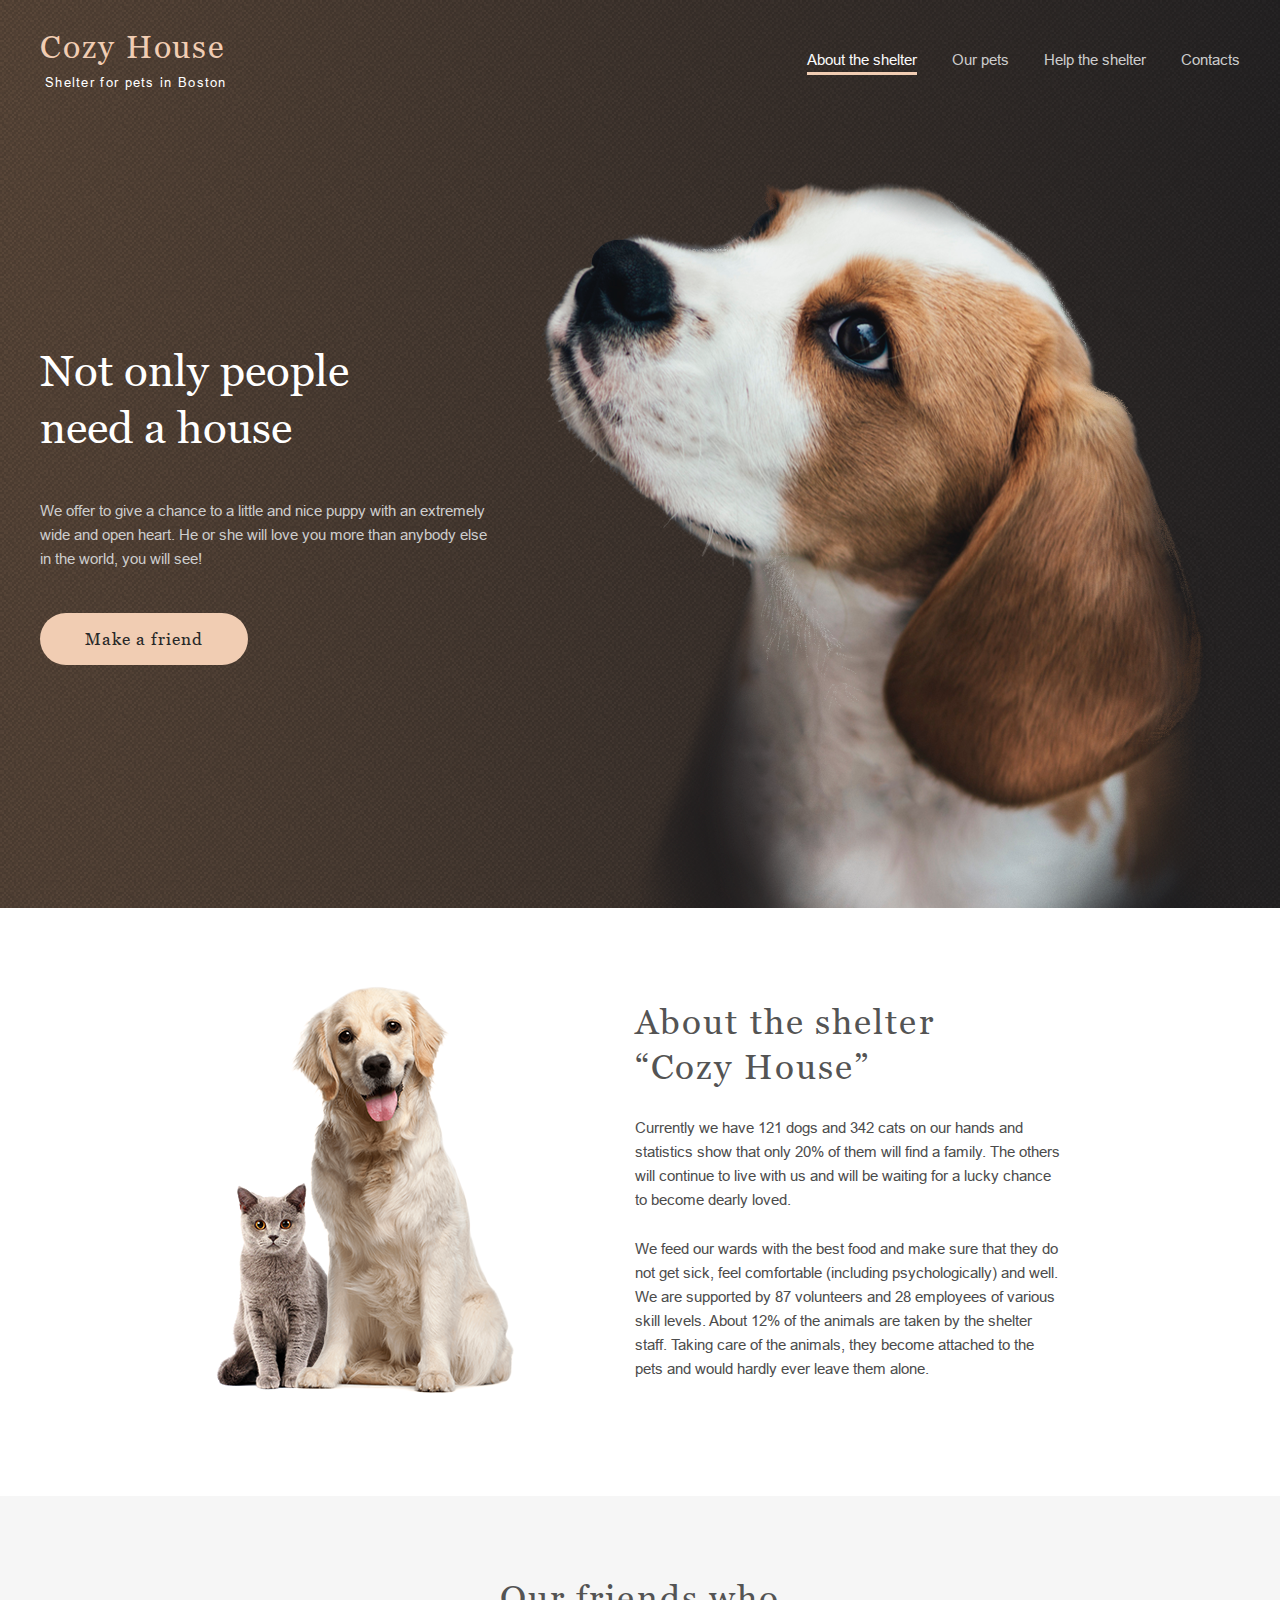
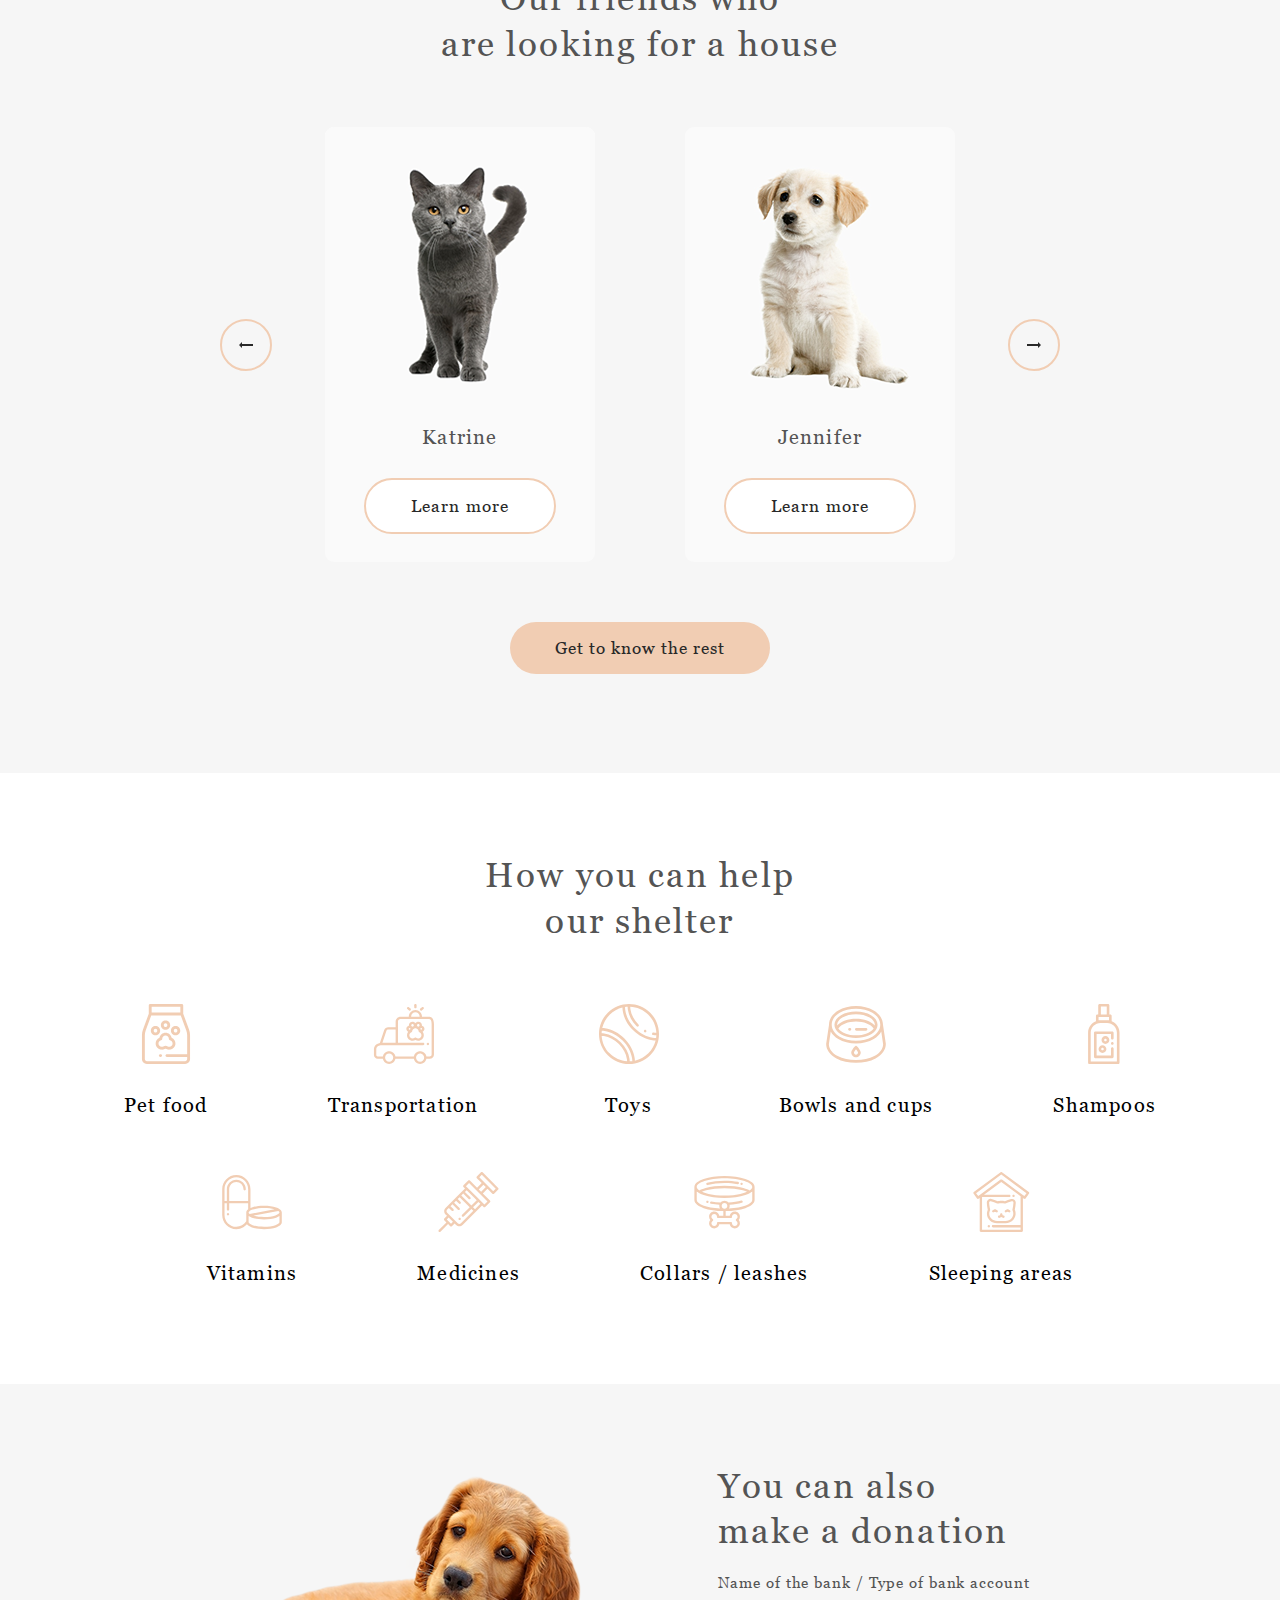
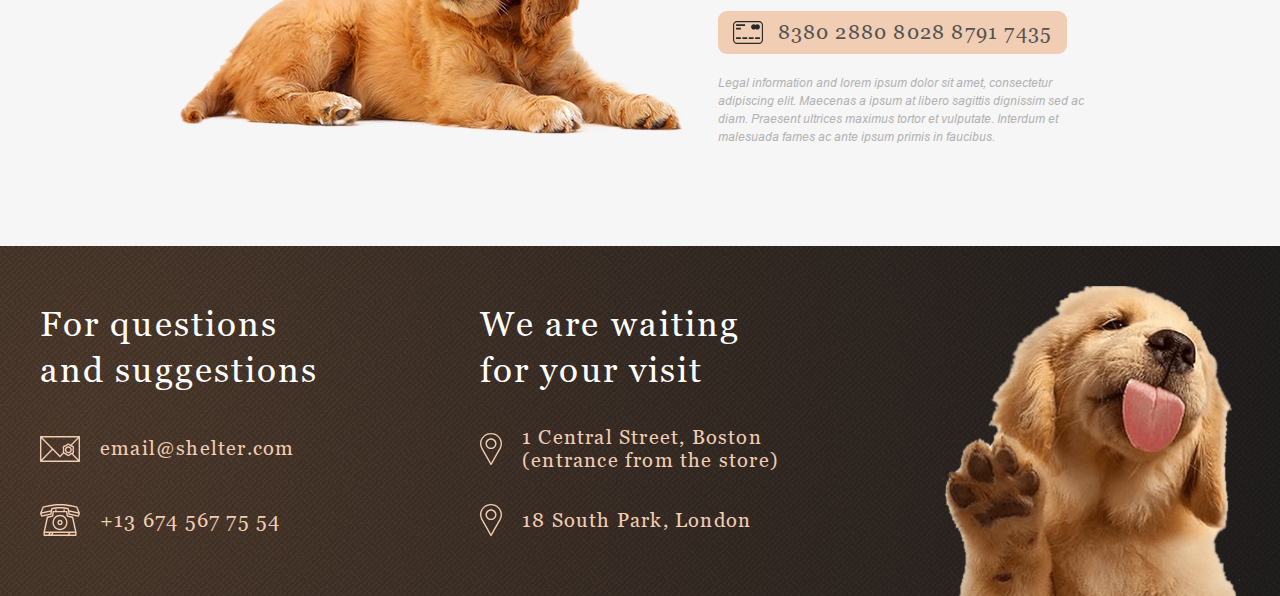
==== commit 247a2dee: "fix: scroll fix" ====
--- a/shelter/index.html
+++ b/shelter/index.html
@@ -181,6 +181,7 @@
   </main>
   <footer class="footer" id="footer">
     <div class="wrapper">
+      <div class="contacts-block">
       <h3>For questions and suggestions</h3>
       <a class="contact" href="mailto:email@shelter.com">
         <svg width="40" height="26" viewBox="0 0 40 26" fill="none" xmlns="http://www.w3.org/2000/svg">
@@ -198,6 +199,8 @@
           </svg>
         <h4>+13&nbsp;674&nbsp;567&nbsp;75&nbsp;54</h4>
       </a>
+    </div>
+      <div class="contacts-block">
       <h3>We are waiting for your visit</h3>
       <a class="contact" href="https://www.google.com/maps/@42.3585558,-71.056915,17z" target="_blank">
         <svg width="22" height="32" viewBox="0 0 22 32" fill="none" xmlns="http://www.w3.org/2000/svg">
@@ -213,10 +216,11 @@
           </svg>
         <h4>18 South Park, London</h4>
       </a>
-      <!-- <img src="./assets/img/footer-puppy.png" class="pic footer-pic" alt="footer-puppy"> -->
+    </div>
+      <img src="./assets/img/footer-puppy.png" class="pic footer-pic" alt="footer-puppy">
     </div>
   </footer>
-  <!-- <script src="./index.js"></script> -->
+  <script src="./index.js"></script>
 </body>
 
 </html>--- a/shelter/style.css
+++ b/shelter/style.css
@@ -25,9 +25,24 @@
   font-weight: 400;
 }
 
+@media (max-width: 767px) {
+  h1, h3 {
+    font-size: 25px !important;
+    line-height: 130% !important;
+    letter-spacing: 0.06em !important;
+    text-align: center;
+  }
+}
+
 h1 {
   font-size: 44px;
   line-height: 130%;
+}
+
+@media (max-width: 767px) {
+  p, h1, h3 {
+    width: revert !important;
+  }
 }
 
 .pets-pets h1, h3 {
@@ -63,7 +78,7 @@
   color: rgb(76, 76, 76);
 }
 
-.donation > .wrapper .donation-description {
+.donation-description {
   font-family: "Arial";
   font-size: 12px;
   font-weight: 400;
@@ -73,6 +88,12 @@
   color: rgb(178, 178, 178);
 }
 
+@media (max-width: 767px) {
+  .donation-description, .nav-item, p {
+    text-align: justify;
+  }
+}
+
 body {
   background: url("./assets/img/noise_transparent@2x.png"), radial-gradient(100% 215.42% at 0% 0%, #5B483A 0%, #262425 100%), #211F20;
 }
@@ -106,12 +127,38 @@
   margin: 0 auto;
   padding: 0 40px;
 }
+@media (max-width: 1279px) {
+  .wrapper {
+    width: 768px;
+    padding: 0 30px;
+    flex-flow: column nowrap;
+    justify-content: flex-start;
+  }
+}
+@media (max-width: 767px) {
+  .wrapper {
+    width: 320px;
+    padding: 0 10px;
+  }
+}
 
 .header > .wrapper {
   height: 120px;
   display: flex;
   justify-content: space-between;
   align-items: center;
+}
+@media (max-width: 1279px) {
+  .header > .wrapper {
+    flex-flow: row nowrap;
+  }
+}
+@media (max-width: 767px) {
+  .header > .wrapper {
+    flex-flow: row nowrap;
+    justify-content: space-between;
+    padding: 0 20px;
+  }
 }
 
 .header-pets {
@@ -157,6 +204,12 @@
   cursor: pointer;
 }
 
+@media (max-width: 767px) {
+  .nav {
+    display: none;
+  }
+}
+
 .nav-list {
   list-style: none;
   display: flex;
@@ -218,16 +271,54 @@
   align-items: flex-start;
   padding-bottom: 20px;
 }
+@media (max-width: 1279px) {
+  .welcome > .wrapper {
+    height: 1045px;
+    flex-flow: column wrap;
+    align-items: center;
+    justify-content: flex-start;
+    align-content: space-around;
+    background-position: 85% bottom;
+    background-repeat: no-repeat;
+    background-size: 74%;
+    padding-top: 30px;
+  }
+}
+@media (max-width: 767px) {
+  .welcome > .wrapper {
+    height: 703px;
+    justify-content: flex-start;
+    align-items: center;
+    background-position: 80% bottom;
+    background-size: 81%;
+    padding-top: 30px;
+  }
+}
 .welcome > .wrapper h1 {
   color: rgb(255, 255, 255);
+}
+@media (max-width: 1279px) {
+  .welcome > .wrapper h1 {
+    align-self: flex-start;
+  }
+}
+@media (max-width: 767px) {
+  .welcome > .wrapper h1 {
+    align-self: center;
+  }
 }
 .welcome > .wrapper p {
   color: rgb(205, 205, 205);
   width: 460px;
   margin: 42px 0;
 }
-
-.welcome-pic {
+@media (max-width: 767px) {
+  .welcome > .wrapper p {
+    text-align: center;
+  }
+}
+
+.welcome-pic, .footer-pic {
   display: none;
 }
 
@@ -248,9 +339,32 @@
   padding-top: 6px;
   padding-bottom: 30px;
 }
+@media (max-width: 1279px) {
+  .about > .wrapper {
+    height: 1048px;
+    align-items: center;
+    padding-top: 60px;
+    padding-bottom: 0px;
+  }
+}
+@media (max-width: 767px) {
+  .about > .wrapper {
+    flex-flow: column nowrap;
+    align-items: center;
+    justify-content: flex-start;
+    height: 974px;
+    padding: 0 25px;
+    padding-top: 40px;
+  }
+}
 .about > .wrapper h3 {
   width: 360px;
   color: rgb(84, 84, 84);
+}
+@media (max-width: 1279px) {
+  .about > .wrapper h3 {
+    align-self: flex-start;
+  }
 }
 .about > .wrapper p {
   color: rgb(76, 76, 76);
@@ -261,6 +375,19 @@
 .about-pic {
   margin: 60px 0;
 }
+@media (max-width: 1279px) {
+  .about-pic {
+    order: 1;
+    margin: 80px 0;
+  }
+}
+@media (max-width: 767px) {
+  .about-pic {
+    order: 1;
+    width: 95%;
+    margin: 40px 0 0 0;
+  }
+}
 
 .pets {
   background-color: rgb(246, 246, 246);
@@ -275,20 +402,44 @@
 .pets > .wrapper h3 {
   width: 400px;
   text-align: center;
-  margin: 80px auto 0 auto;
-}
-.pets > .wrapper .pets-carousel {
+  margin-top: 80px;
+}
+@media (max-width: 767px) {
+  .pets > .wrapper h3 {
+    margin-top: 40px;
+  }
+}
+@media (max-width: 1279px) {
+  .pets > .wrapper {
+    height: 877px;
+    justify-content: flex-start;
+  }
+}
+@media (max-width: 767px) {
+  .pets > .wrapper {
+    height: 791px;
+    gap: 42px;
+  }
+}
+
+.pets-carousel {
   display: flex;
   flex-direction: row;
   justify-content: space-between;
   align-items: center;
   gap: 53px;
 }
-
-.pets-cards-block-pets {
-  display: flex;
-  flex-flow: row wrap;
-  gap: 30px 40px;
+@media (max-width: 1279px) {
+  .pets-carousel {
+    gap: 12px;
+  }
+}
+@media (max-width: 767px) {
+  .pets-carousel {
+    gap: 20px 80px;
+    flex-flow: row wrap;
+    justify-content: center;
+  }
 }
 
 .pets-cards-block-main {
@@ -296,6 +447,34 @@
   flex-direction: row;
   justify-content: space-between;
   gap: 90px;
+}
+@media (max-width: 1279px) {
+  .pets-cards-block-main {
+    gap: 40px;
+  }
+}
+@media (max-width: 767px) {
+  .pets-cards-block-main {
+    order: -1;
+  }
+}
+
+.pets-cards-block-pets {
+  display: flex;
+  flex-flow: row wrap;
+  gap: 30px 40px;
+}
+@media (max-width: 1279px) {
+  .pets-cards-block-pets {
+    justify-content: center;
+  }
+}
+@media (max-width: 767px) {
+  .pets-cards-block-pets {
+    flex-flow: column nowrap;
+    justify-content: center;
+    gap: 30px 40px;
+  }
 }
 
 .pets-card {
@@ -317,7 +496,8 @@
 .pets-card:hover .pets-card-button {
   background: rgb(241, 205, 179);
 }
-.pets-card .pets-card-title {
+
+.pets-card-title {
   font-family: "Georgia";
   font-size: 20px;
   line-height: 23px;
@@ -344,6 +524,24 @@
   color: rgb(84, 84, 84);
   display: flex;
 }
+@media (max-width: 1279px) {
+  .pets-pets {
+    flex-flow: column nowrap;
+    height: 1733px !important;
+    padding-top: 80px;
+    padding-bottom: 76px;
+    gap: 30px !important;
+  }
+}
+@media (max-width: 767px) {
+  .pets-pets {
+    flex-flow: column nowrap;
+    height: 1649px !important;
+    padding-top: 42px;
+    padding-bottom: 42px;
+    gap: 42px !important;
+  }
+}
 
 .pagination {
   display: flex;
@@ -352,6 +550,17 @@
   width: 340px;
   margin: 0;
 }
+@media (max-width: 1279px) {
+  .pagination {
+    margin-top: 10px;
+  }
+}
+@media (max-width: 767px) {
+  .pagination {
+    margin-top: 0;
+    width: 100%;
+  }
+}
 
 /* HELP */
 .help {
@@ -365,30 +574,83 @@
   flex-flow: column wrap;
   justify-content: flex-start;
   gap: 60px;
+}
+@media (max-width: 1279px) {
+  .help > .wrapper {
+    height: 779px;
+  }
+}
+@media (max-width: 767px) {
+  .help > .wrapper {
+    height: 745px;
+    padding: 42px 15px;
+    gap: 42px;
+    justify-content: flex-start;
+    align-content: center;
+  }
 }
 .help > .wrapper h3 {
   width: 310px;
   text-align: center;
   margin: 0 auto;
 }
-.help > .wrapper .help-block {
+@media (max-width: 767px) {
+  .help > .wrapper h3 {
+    width: 250px !important;
+  }
+}
+
+.help-block {
   display: flex;
   flex-flow: row wrap;
   justify-content: center;
   gap: 55px 120px;
 }
+@media (max-width: 1279px) {
+  .help-block {
+    gap: 55px 60px;
+  }
+}
+@media (max-width: 767px) {
+  .help-block {
+    gap: 30px;
+    justify-content: flex-start;
+  }
+}
 
 .help-item {
   display: flex;
   flex-flow: column nowrap;
   gap: 30px;
 }
+@media (max-width: 1279px) {
+  .help-item {
+    width: 170px;
+  }
+}
+@media (max-width: 767px) {
+  .help-item {
+    width: 130px;
+    gap: 20px;
+  }
+}
 .help-item img {
   height: 60px;
 }
+@media (max-width: 767px) {
+  .help-item img {
+    height: 50px;
+  }
+}
 
 .help-heading {
   text-align: center;
+}
+@media (max-width: 767px) {
+  .help-heading {
+    font-size: 15px;
+    line-height: 110%;
+  }
 }
 
 .donation {
@@ -406,6 +668,28 @@
        column-gap: 30px;
   padding: 70px 180px 90px 180px;
 }
+@media (max-width: 1279px) {
+  .donation > .wrapper {
+    height: 783px;
+    align-items: flex-start;
+    justify-content: center;
+    align-content: space-around;
+    padding: 80px auto;
+  }
+}
+@media (max-width: 767px) {
+  .donation > .wrapper {
+    height: 542.2px;
+    flex-flow: column nowrap;
+    align-items: center !important;
+    align-content: center;
+    padding: 42px 20px;
+  }
+  .donation > .wrapper h5 {
+    line-height: 160%;
+    letter-spacing: 0;
+  }
+}
 .donation > .wrapper h3 {
   width: 300px;
 }
@@ -415,7 +699,8 @@
 .donation > .wrapper h3, .donation > .wrapper h5, .donation > .wrapper div {
   margin: 0 0 20px 0;
 }
-.donation > .wrapper .credit-card {
+
+.credit-card {
   display: flex;
   flex-direction: row;
   justify-content: flex-start;
@@ -429,19 +714,44 @@
   cursor: pointer;
   transition: background 0.5s;
 }
-.donation > .wrapper .credit-card img {
+@media (max-width: 767px) {
+  .credit-card {
+    padding: 13px 15px;
+    gap: 13px;
+  }
+}
+.credit-card h4, .credit-card .help-heading {
+  flex-grow: 1;
+}
+.credit-card img {
   width: 30px;
   height: 23px;
   color: rgb(41, 41, 41);
 }
-.donation > .wrapper .credit-card:hover {
+
+.credit-card:hover {
   background: rgb(253, 220, 196);
 }
-.donation > .wrapper .donation-description {
+
+.donation-description {
   line-height: 18px;
   color: rgb(178, 178, 178);
   width: 380px;
-  margin: 0 0 0 0;
+  margin: 0;
+}
+
+@media (max-width: 1279px) {
+  .donation-pic {
+    order: 1;
+    margin: 60px -65px 0px -65px;
+  }
+}
+@media (max-width: 767px) {
+  .donation-pic {
+    width: 93%;
+    order: 1;
+    margin: 42px -65px 0px -65px;
+  }
 }
 
 .footer > .wrapper {
@@ -449,19 +759,73 @@
   background: url("./assets/img/footer-puppy.png") no-repeat 96% bottom;
   color: rgb(241, 205, 179);
   display: flex;
-  flex-flow: column wrap;
-  justify-content: space-between;
+  flex-flow: row nowrap;
+  justify-content: flex-start;
   align-content: flex-start;
-  -moz-column-gap: 122px;
-       column-gap: 122px;
-  padding-top: 56px;
-  padding-bottom: 60px;
+  -moz-column-gap: 138px;
+       column-gap: 138px;
+  padding: 40px;
+}
+@media (max-width: 1279px) {
+  .footer > .wrapper {
+    height: 639px;
+    justify-content: center;
+    -moz-column-gap: 36px;
+         column-gap: 36px;
+    background-position: center bottom;
+    padding: 30px;
+  }
+}
+@media (max-width: 767px) {
+  .footer > .wrapper {
+    height: 809px;
+    flex-flow: column nowrap;
+    justify-content: flex-start;
+    row-gap: 40px;
+    background-position: center bottom;
+    background-size: 81%;
+    padding: 30px 10px;
+  }
+  .footer > .wrapper h3 {
+    width: 280px !important;
+  }
 }
 .footer > .wrapper h3 {
   width: 280px;
   color: rgb(255, 255, 255);
 }
-.footer > .wrapper .contact {
+
+.contacts-block {
+  display: flex;
+  flex-flow: column nowrap;
+  justify-content: space-between;
+  margin-top: 16px;
+  width: 302px;
+  height: 234px;
+}
+@media (max-width: 1279px) {
+  .contacts-block {
+    margin-top: 0;
+  }
+}
+@media (max-width: 767px) {
+  .contacts-block {
+    height: 208px;
+    margin-top: 0;
+    align-items: center;
+  }
+}
+
+@media (max-width: 767px) {
+  .contacts-block:last-of-type {
+    height: 222px;
+  }
+  .contacts-block:last-of-type .contact:last-child {
+    align-self: flex-start;
+  }
+}
+
+.contact {
   display: flex;
   flex-direction: row;
   justify-content: flex-start;
@@ -472,21 +836,35 @@
   text-decoration: none;
   color: rgb(241, 205, 179);
 }
-.footer > .wrapper .contact path {
+@media (max-width: 767px) {
+  .contact {
+    justify-content: center;
+    align-items: center;
+    width: revert !important;
+  }
+}
+.contact path {
   fill: rgb(241, 205, 179);
   transition: fill 0.3s;
 }
-.footer > .wrapper .contact:hover {
+.contact:hover {
   color: rgb(250, 250, 250);
 }
-.footer > .wrapper .contact:hover path {
+.contact:hover path {
   fill: rgb(250, 250, 250);
 }
-.footer > .wrapper .contact h4, .footer > .wrapper .contact .help-heading {
+.contact h4, .contact .help-heading {
   transition: color 0.3s;
 }
-.footer > .wrapper .contact svg {
+.contact svg {
   flex: 0 0 auto;
+}
+
+@media (max-width: 767px) {
+  .credit-card-number {
+    font-size: 15px;
+    line-height: 110%;
+  }
 }
 
 .pets-card-button, .our-pets-button, .button-welcome {
@@ -530,6 +908,16 @@
 .button-welcome {
   align-self: flex-start;
 }
+@media (max-width: 1279px) {
+  .button-welcome {
+    align-self: center;
+  }
+}
+@media (max-width: 767px) {
+  .button-welcome {
+    align-self: center;
+  }
+}
 
 .pagination__button__active, .pagination__button__inactive, .pagination__button {
   border-radius: 100px;
@@ -567,6 +955,11 @@
   cursor: pointer;
   transition: transform 0.3s ease-in;
 }
+@media (max-width: 767px) {
+  .nav-burger {
+    display: block;
+  }
+}
 .nav-burger:hover, .nav-burger__active {
   transform: rotate(-90deg);
 }
@@ -575,286 +968,39 @@
   stroke: rgb(0, 0, 0);
 }
 
-.hide {
-  display: none;
-}
-
-@media screen and (min-width: 320px) and (max-width: 1279px) {
-  .wrapper {
-    flex-flow: column wrap;
-    align-items: center;
-    align-content: space-around;
-    justify-content: center;
+/* Desktop*/
+@media screen and (min-width: 1280px) {
+  .pets-card {
+    display: flex;
   }
 }
 /* Tablet */
-@media screen and (min-width: 768px) and (max-width: 1279px) {
-  .wrapper {
-    width: 768px;
-    padding: 0 30px;
-  }
-  .header > .wrapper {
-    flex-flow: row nowrap;
-  }
-  .welcome > .wrapper {
-    height: 1045px;
-    align-items: center;
-    justify-content: flex-start;
-    background-position: 85% bottom;
-    background-repeat: no-repeat;
-    background-size: 74%;
-    padding-top: 30px;
-  }
-  .welcome > .wrapper h1 {
-    align-self: flex-start;
-  }
-  .button-welcome {
-    align-self: center;
-  }
-  .about > .wrapper {
-    height: 1048px;
-    padding-top: 60px;
-    padding-bottom: 0px;
-  }
-  .about > .wrapper h3 {
-    align-self: flex-start;
-  }
-  .about-pic {
-    order: 1;
-    margin: 80px 0;
-  }
-  .pets > .wrapper {
-    height: 877px;
-    justify-content: flex-start;
-  }
-  .pets > .wrapper .pets-carousel {
-    gap: 12px;
-  }
-  .pets-cards-block-main {
-    gap: 40px;
-  }
-  .pets-cards-block-pets {
-    justify-content: center;
-  }
+@media screen and (min-width: 768px) {
   .pets-card {
     display: none;
   }
   .pets-card:nth-child(-n+2) {
     display: flex;
   }
-  .pets-pets {
-    flex-flow: column nowrap;
-    height: 1733px !important;
-    padding-top: 80px;
-    padding-bottom: 76px;
-    gap: 30px !important;
-  }
   .pets-pets .pets-card {
     display: none;
   }
   .pets-pets .pets-card:nth-child(-n+6) {
     display: flex;
   }
-  .pets-pets .pagination {
-    margin-top: 10px;
-  }
-  .help > .wrapper {
-    height: 779px;
-  }
-  .help > .wrapper .help-block {
-    gap: 55px 60px;
-  }
-  .help > .wrapper .help-item {
-    width: 170px;
-  }
-  .donation > .wrapper {
-    height: 783px;
-    align-items: flex-start;
-    justify-content: center;
-    align-content: space-around;
-    padding: 80px auto;
-  }
-  .donation > .wrapper .donation-pic {
-    order: 1;
-    margin: 60px -65px 0px -65px;
-  }
-  .footer > .wrapper {
-    height: 639px;
-    align-items: flex-start;
-    align-content: flex-start;
-    -moz-column-gap: 24px;
-         column-gap: 24px;
-    background-position: center bottom;
-    padding: 30px 64px 375px 64px;
-  }
 }
 /* Phone */
-@media screen and (min-width: 320px) and (max-width: 767px) {
-  .wrapper {
-    width: 320px;
-    padding: 0 10px;
-    flex-flow: column nowrap;
-    justify-content: flex-start;
-  }
-  p, h1, h3 {
-    width: revert !important;
-  }
-  .donation > .wrapper .donation-description, .nav-item, p {
-    text-align: justify;
-  }
-  h1, h3 {
-    font-size: 25px !important;
-    line-height: 130% !important;
-    letter-spacing: 0.06em !important;
-    text-align: center;
-  }
-  .nav-burger {
-    display: block;
-  }
-  .header > .wrapper {
-    flex-flow: row nowrap;
-    justify-content: space-between;
-    padding: 0 20px;
-  }
-  .header > .wrapper .nav {
-    display: none;
-  }
-  .welcome > .wrapper {
-    justify-content: flex-start;
-    align-items: center;
-    height: 703px;
-    background-position: 80% bottom;
-    background-size: 81%;
-    padding-top: 30px;
-  }
-  .welcome > .wrapper p {
-    text-align: center;
-  }
-  .button-welcome {
-    align-self: center;
-  }
-  .about > .wrapper {
-    flex-flow: column nowrap;
-    justify-content: flex-start;
-    height: 974px;
-    padding: 0 25px;
-    padding-top: 40px;
-  }
-  .about-pic {
-    order: 1;
-    width: 95%;
-    margin: 40px 0 0 0;
-  }
-  .pets > .wrapper {
-    height: 791px;
-    gap: 42px;
-  }
-  .pets > .wrapper .pets-carousel {
-    gap: 20px 80px;
-    flex-flow: row wrap;
-    justify-content: center;
-  }
-  .pets > .wrapper h3 {
-    margin-top: 40px;
-  }
-  .pets > .wrapper .pets-cards-block-main {
-    order: -1;
-  }
-  .pets-cards-block-pets {
-    flex-flow: column nowrap;
-    justify-content: center;
-    gap: 30px 40px;
-  }
+@media screen and (min-width: 320px) {
   .pets-card {
     display: none;
   }
   .pets-card:nth-child(-n+1) {
     display: flex;
   }
-  .pets-pets {
-    flex-flow: column nowrap;
-    height: 1649px !important;
-    padding-top: 42px;
-    padding-bottom: 42px;
-    gap: 42px;
-  }
   .pets-pets .pets-card {
     display: none;
   }
   .pets-pets .pets-card:nth-child(-n+3) {
     display: flex;
   }
-  .pagination {
-    width: 100%;
-  }
-  .help > .wrapper {
-    height: 745px;
-    padding: 42px 15px;
-    gap: 42px;
-    justify-content: flex-start;
-    align-content: center;
-  }
-  .help > .wrapper h3 {
-    width: 250px !important;
-  }
-  .help > .wrapper .help-block {
-    gap: 30px;
-    justify-content: flex-start;
-  }
-  .help > .wrapper .help-item {
-    width: 130px;
-    gap: 20px;
-  }
-  .help > .wrapper img {
-    height: 50px;
-  }
-  .help-heading {
-    font-size: 15px;
-    line-height: 110%;
-  }
-  .donation > .wrapper {
-    padding: 42px 20px;
-    height: 542.2px;
-    flex-flow: column nowrap;
-    align-items: center !important;
-    align-content: center;
-    padding: 80px auto;
-  }
-  .donation > .wrapper h5 {
-    line-height: 160%;
-    letter-spacing: 0;
-  }
-  .credit-card {
-    padding: 13px 15px;
-  }
-  .credit-card-number {
-    font-size: 15px;
-    line-height: 110%;
-  }
-  .donation-pic {
-    width: 93%;
-    order: 1;
-    margin: 42px -65px 0px -65px;
-  }
-  .footer > .wrapper {
-    padding: 30px 10px;
-    height: 809px;
-    justify-content: flex-start;
-    align-items: center;
-    align-content: center;
-    row-gap: 41px;
-    background-position: center bottom;
-    background-size: 81%;
-  }
-  .footer > .wrapper h3 {
-    width: 280px !important;
-  }
-  .footer > .wrapper .contact {
-    justify-content: center;
-    align-items: center;
-    width: revert !important;
-  }
-  .footer > .wrapper .contact:nth-last-child(1) {
-    align-self: flex-start;
-  }
 }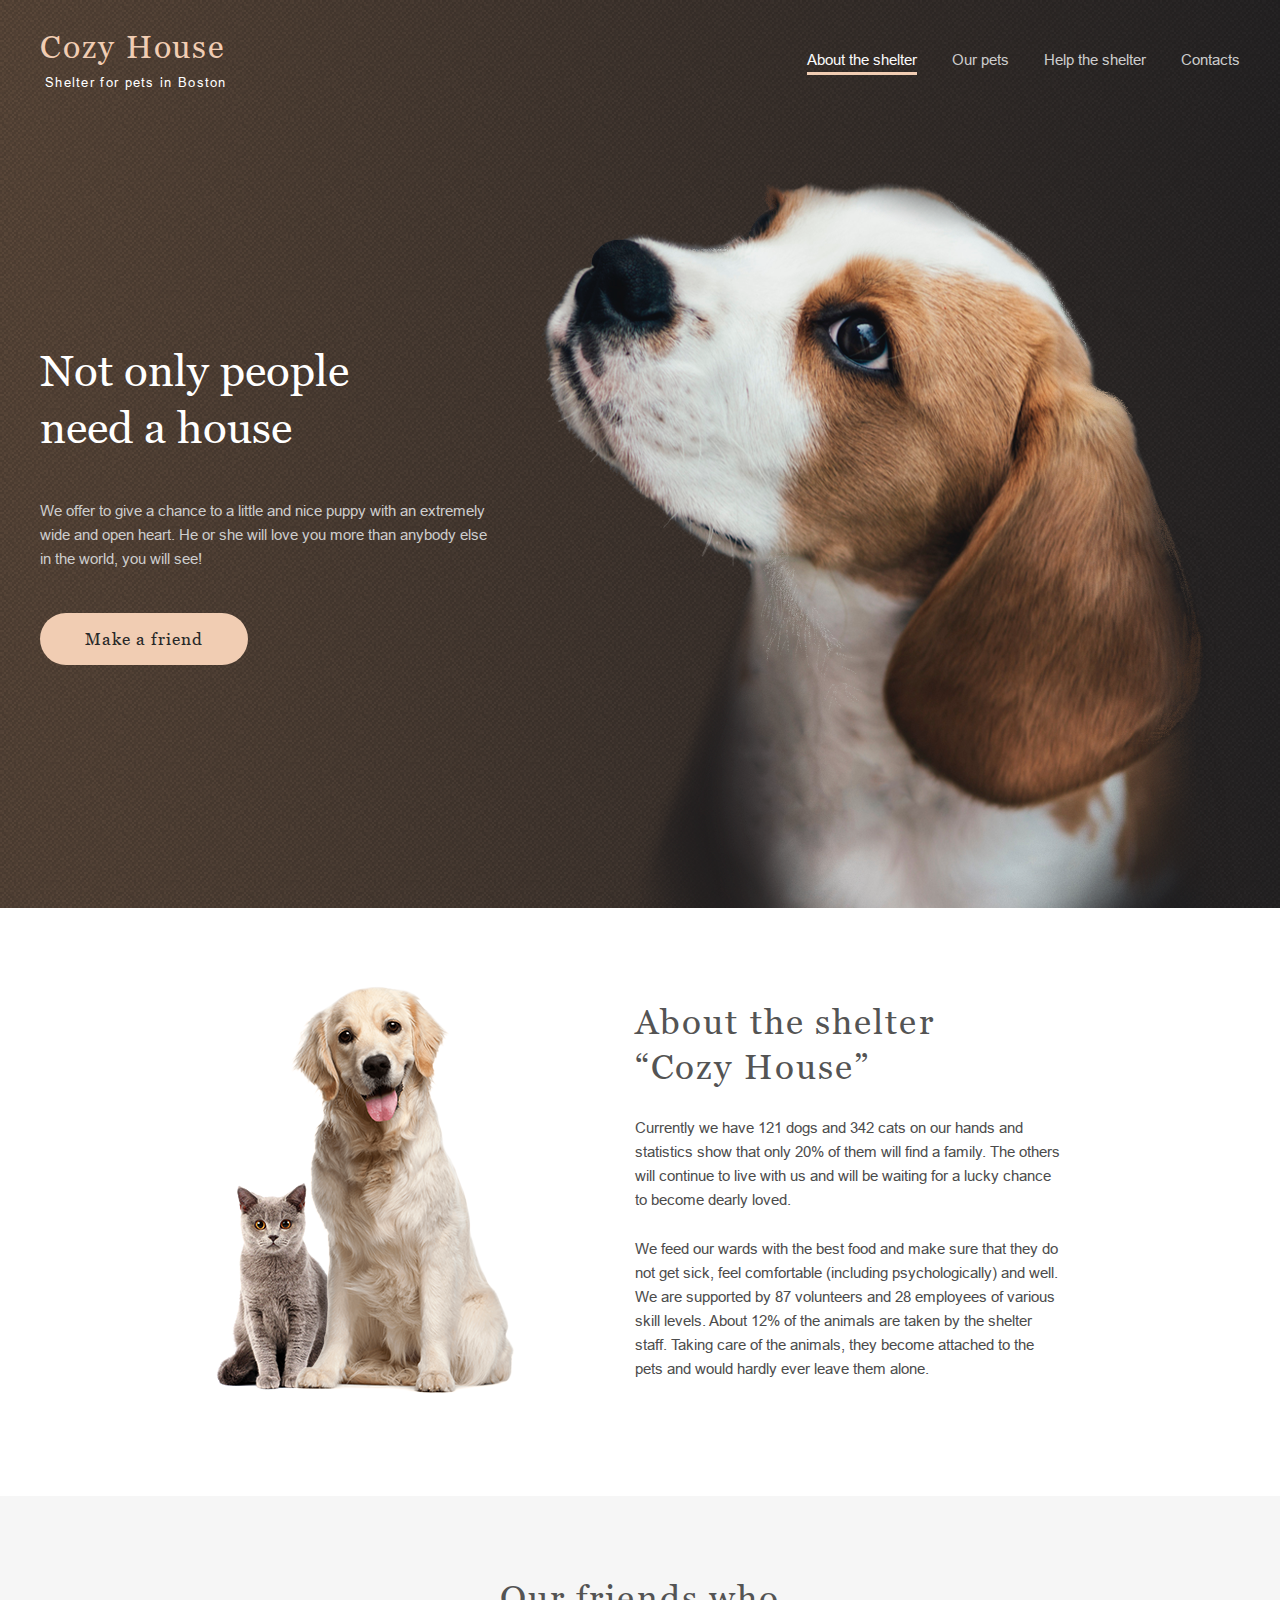
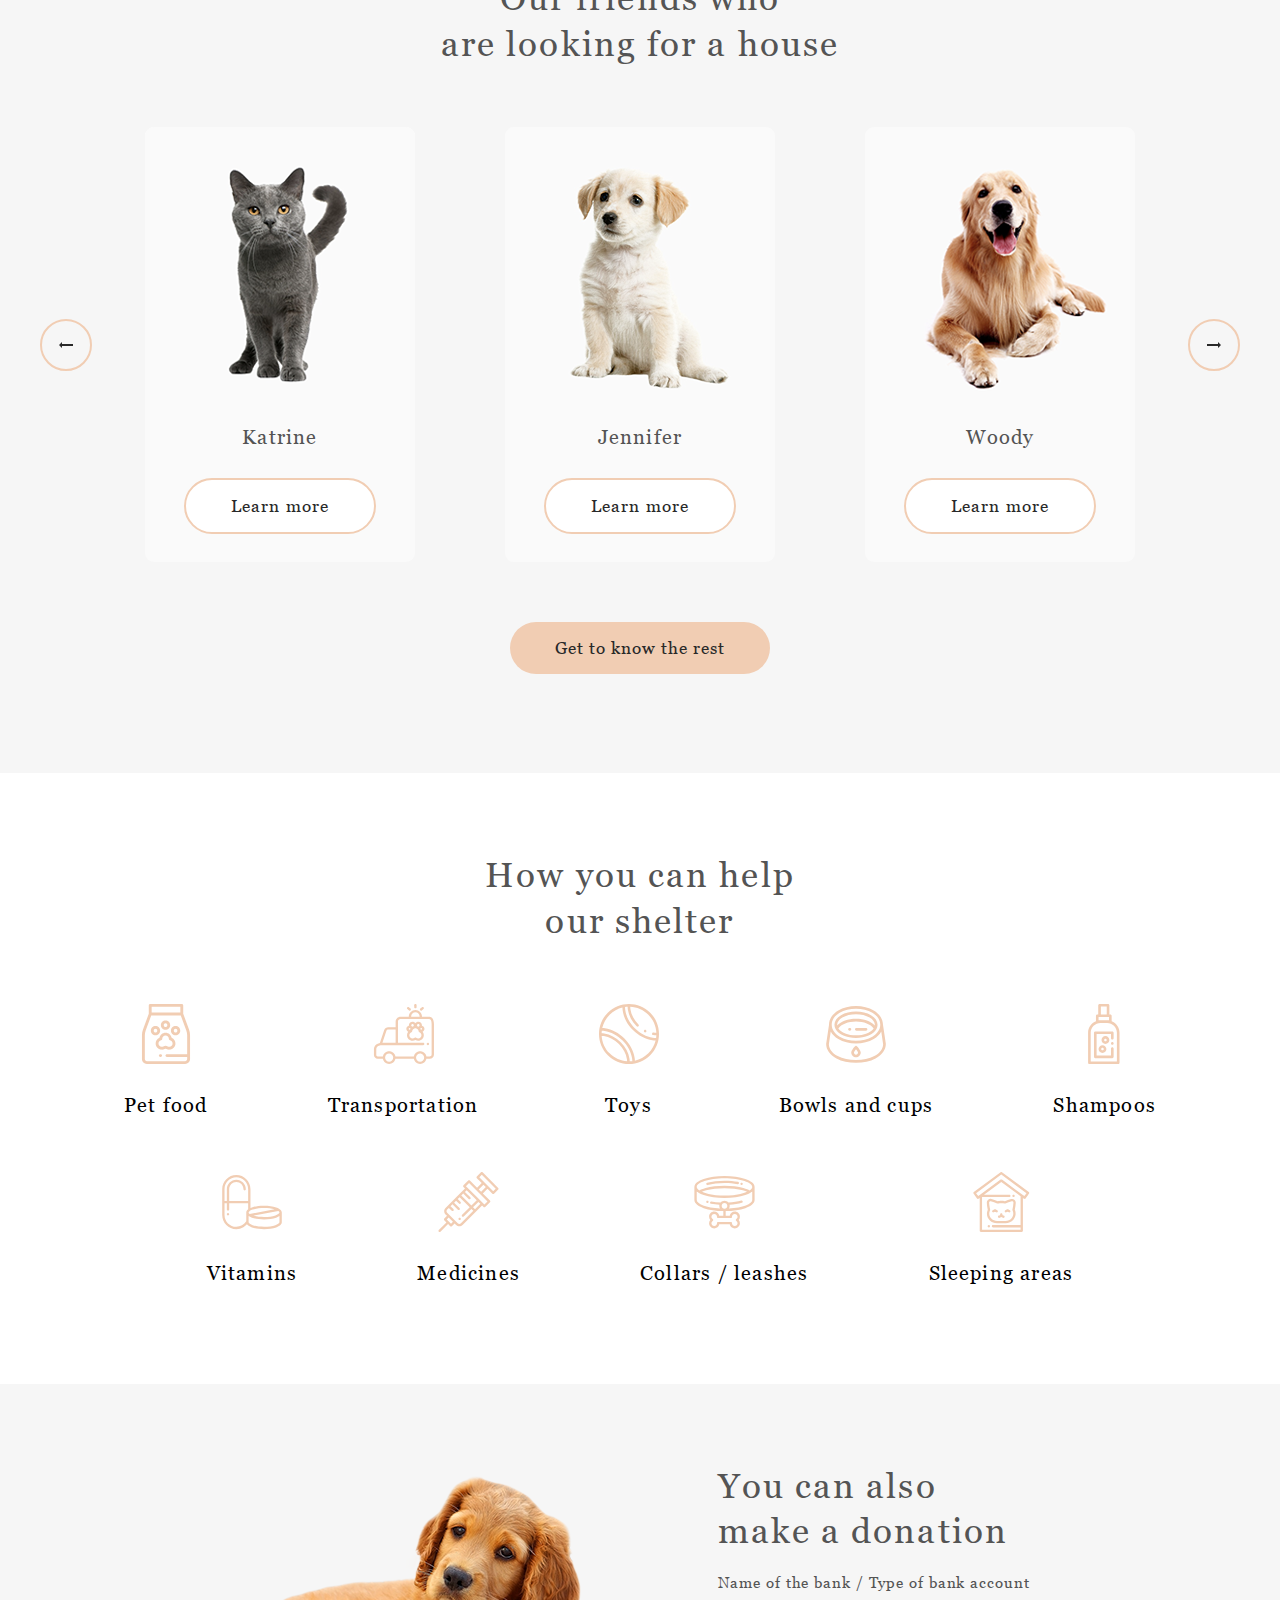
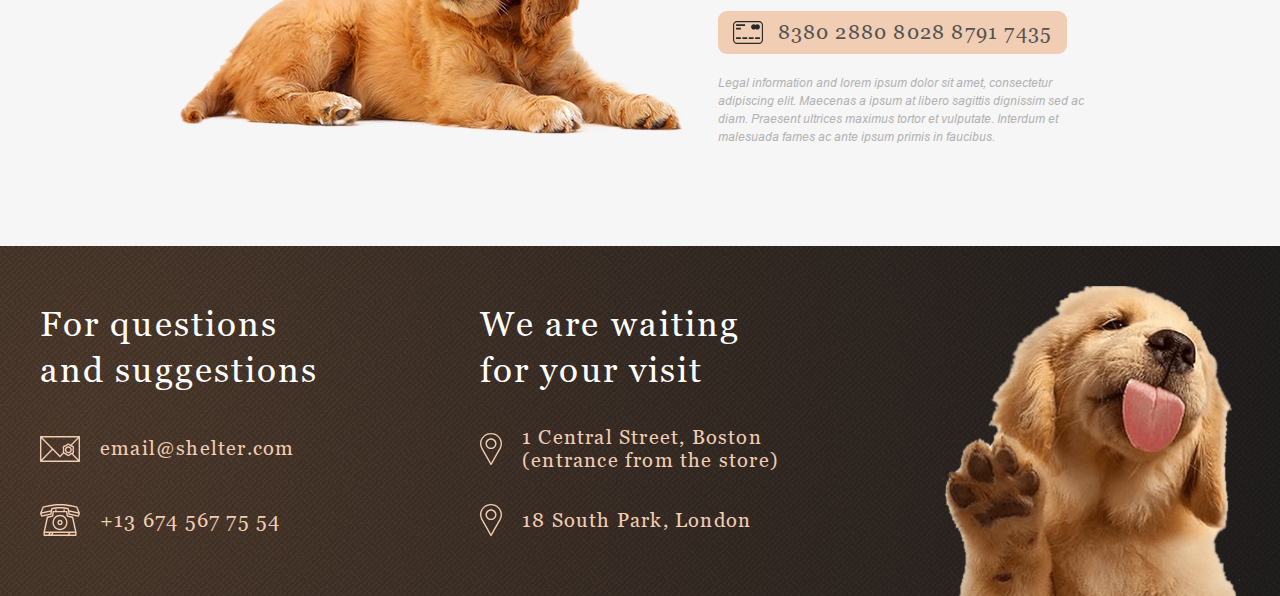
==== commit 9cfb061f: "fix: page titles, pagination button border style" ====
--- a/shelter/index.html
+++ b/shelter/index.html
@@ -5,7 +5,7 @@
   <meta charset="UTF-8">
   <meta http-equiv="X-UA-Compatible" content="IE=edge">
   <meta name="viewport" content="width=device-width, initial-scale=1.0">
-  <title>Shelter</title>
+  <title>Main - Shelter</title>
   <link rel="stylesheet" type="text/css" href="./style.css">
   <!-- <link rel="stylesheet" type="text/css" href="./style-css.css"> -->
   <!-- <link rel="stylesheet" type="text/css" href="https://necolas.github.io/normalize.css/8.0.1/normalize.css"> -->
--- a/shelter/style.css
+++ b/shelter/style.css
@@ -933,11 +933,12 @@
 
 .pagination__button {
   cursor: pointer;
-  transition: background 0.3s;
+  transition: background 0.3s, border 0.3s;
   border: 2px solid rgb(241, 205, 179);
 }
 .pagination__button:hover {
-  background: rgb(241, 205, 179);
+  background: rgb(253, 220, 196);
+  border-color: rgb(253, 220, 196);
 }
 
 .pagination__button__inactive {
@@ -953,7 +954,7 @@
   display: none;
   stroke: rgb(241, 205, 179);
   cursor: pointer;
-  transition: transform 0.3s ease-in;
+  transition: transform 0.3s ease-in-out;
 }
 @media (max-width: 767px) {
   .nav-burger {
@@ -975,7 +976,7 @@
   }
 }
 /* Tablet */
-@media screen and (min-width: 768px) {
+@media screen and (min-width: 768px) and (max-width: 1279px) {
   .pets-card {
     display: none;
   }
@@ -990,7 +991,7 @@
   }
 }
 /* Phone */
-@media screen and (min-width: 320px) {
+@media screen and (max-width: 767px) {
   .pets-card {
     display: none;
   }
